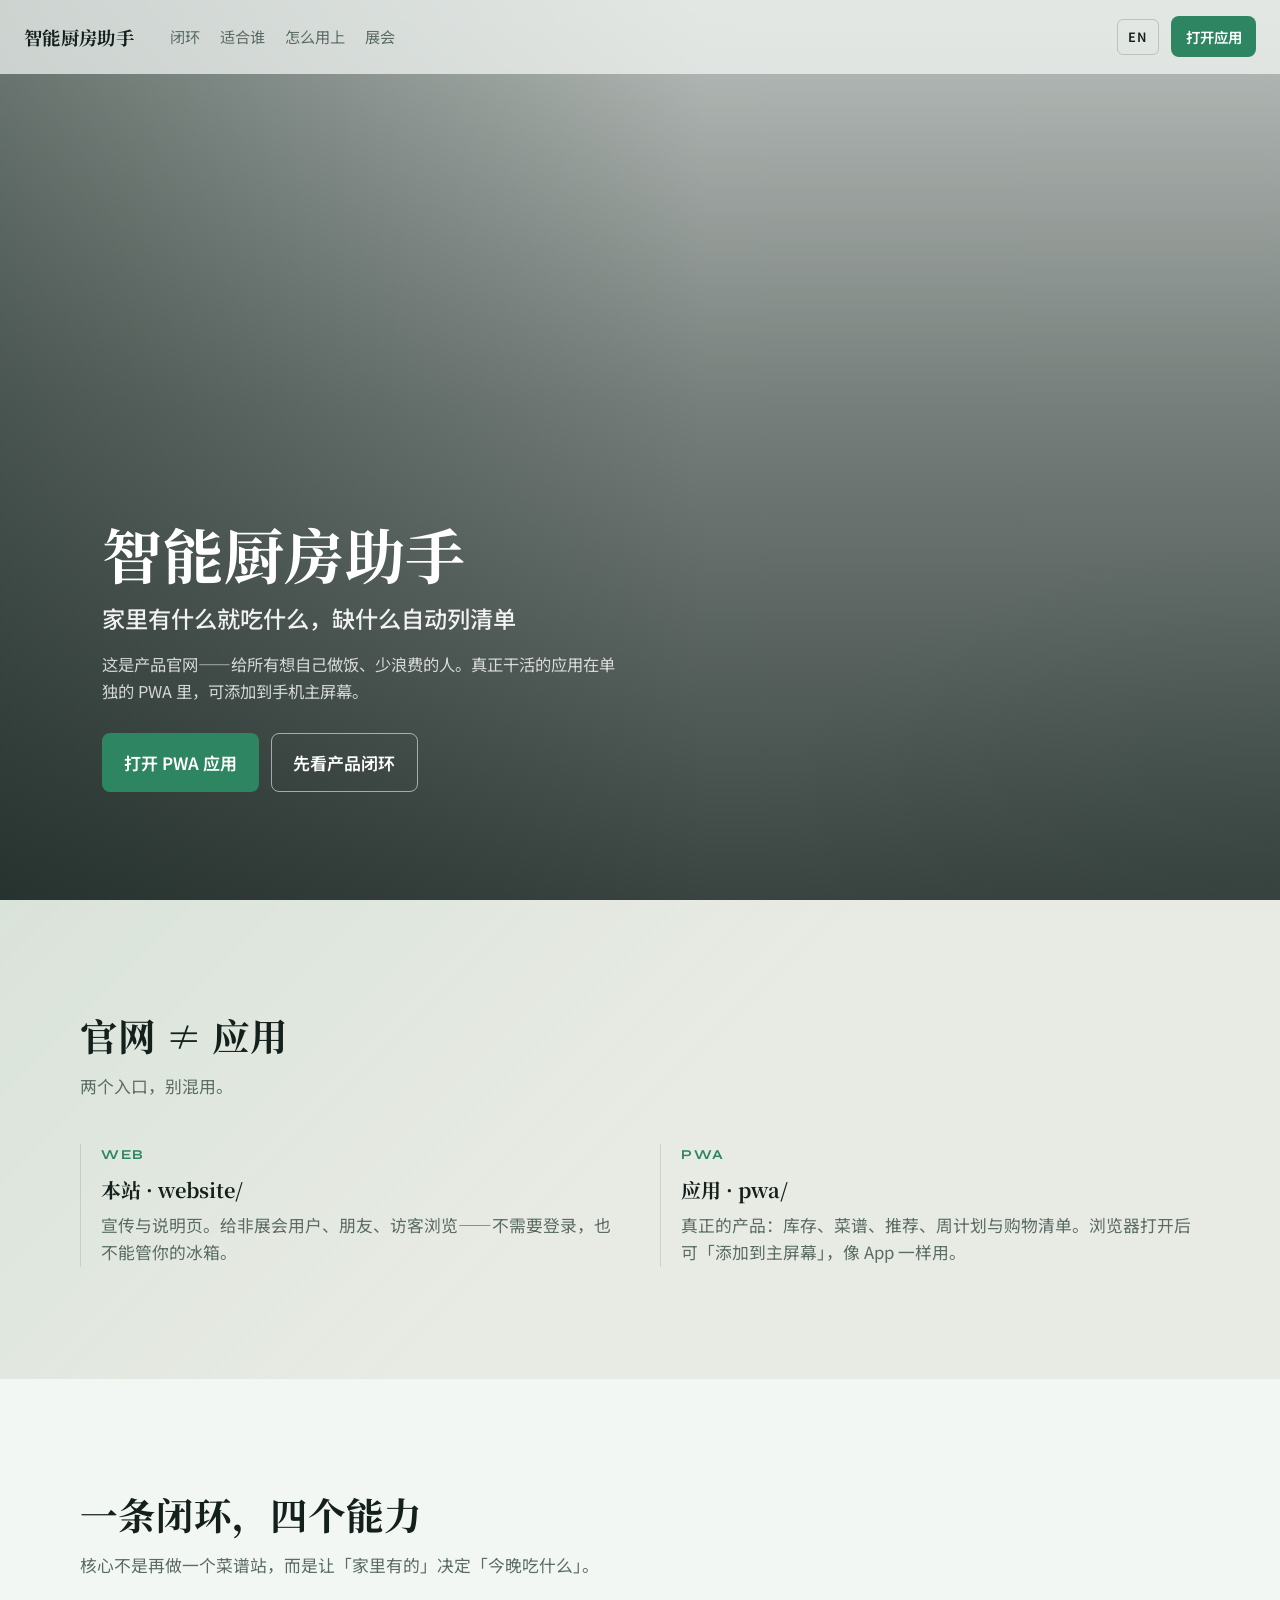
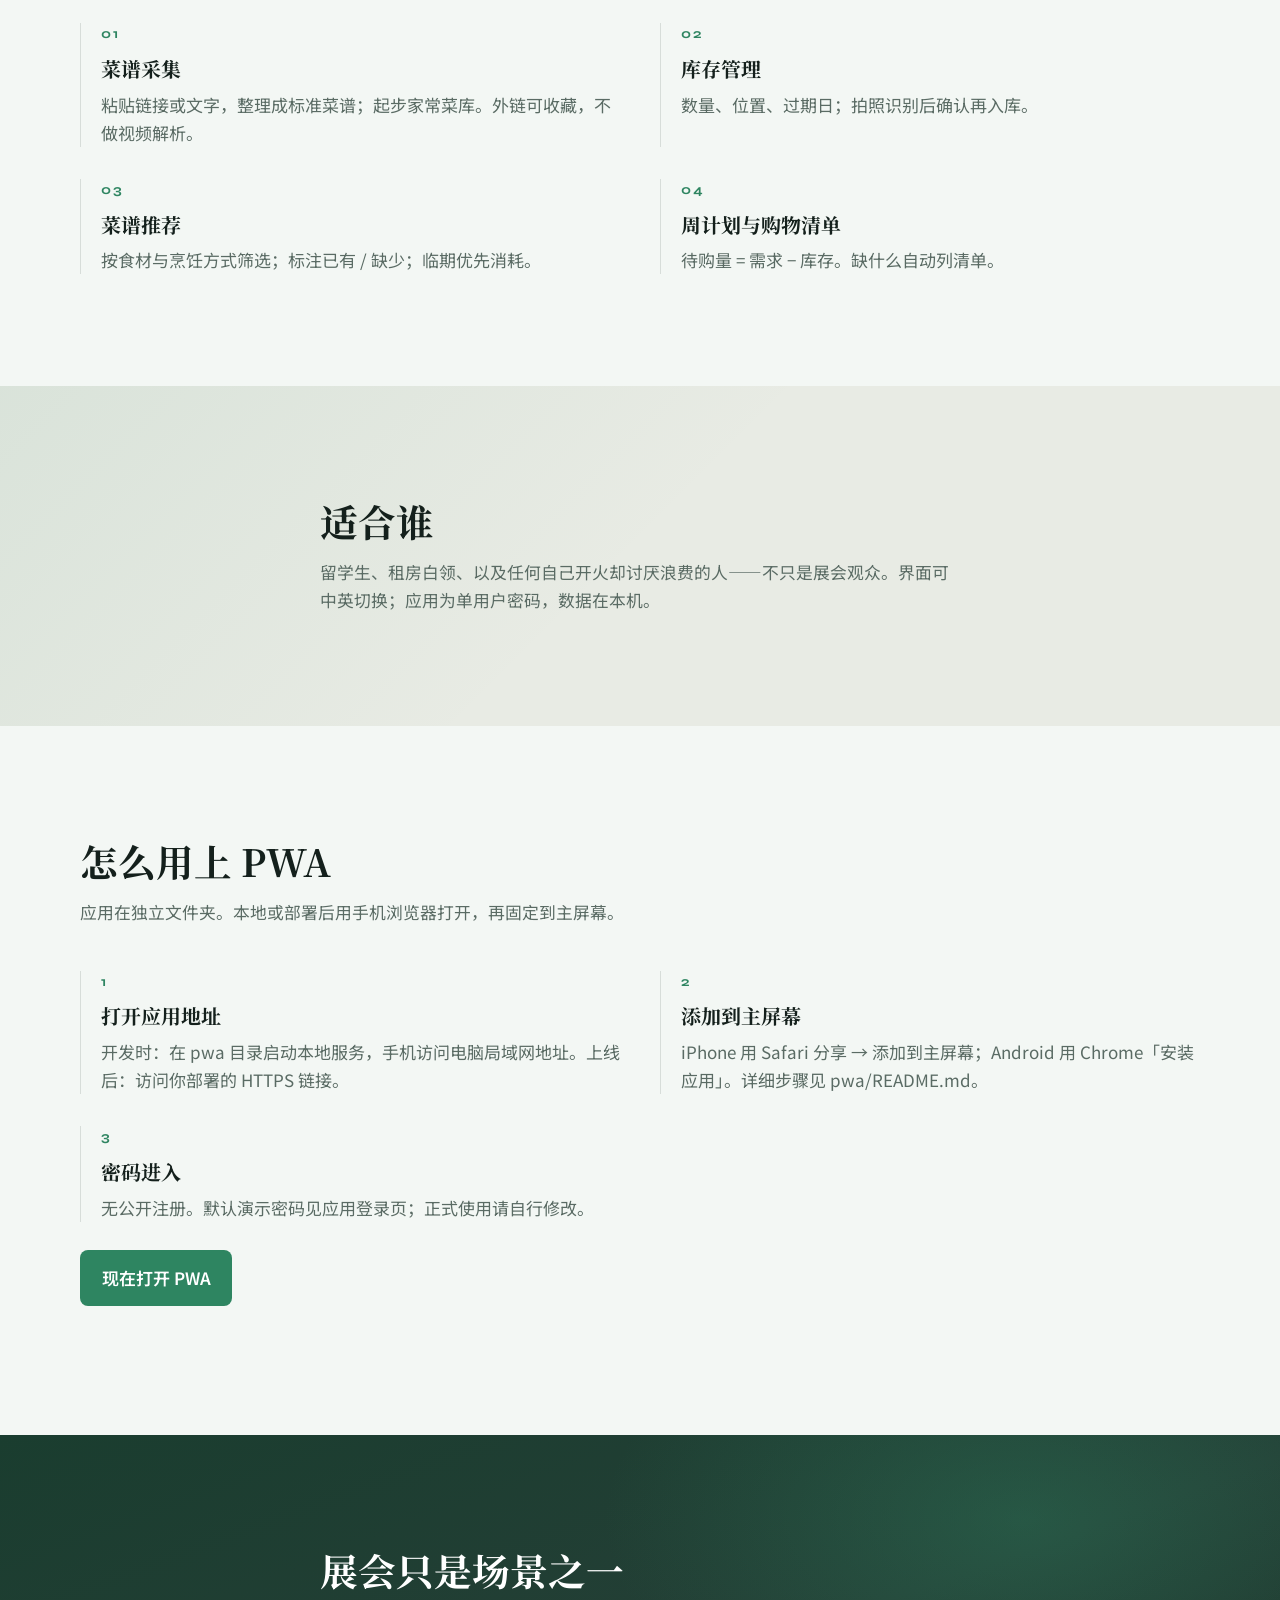
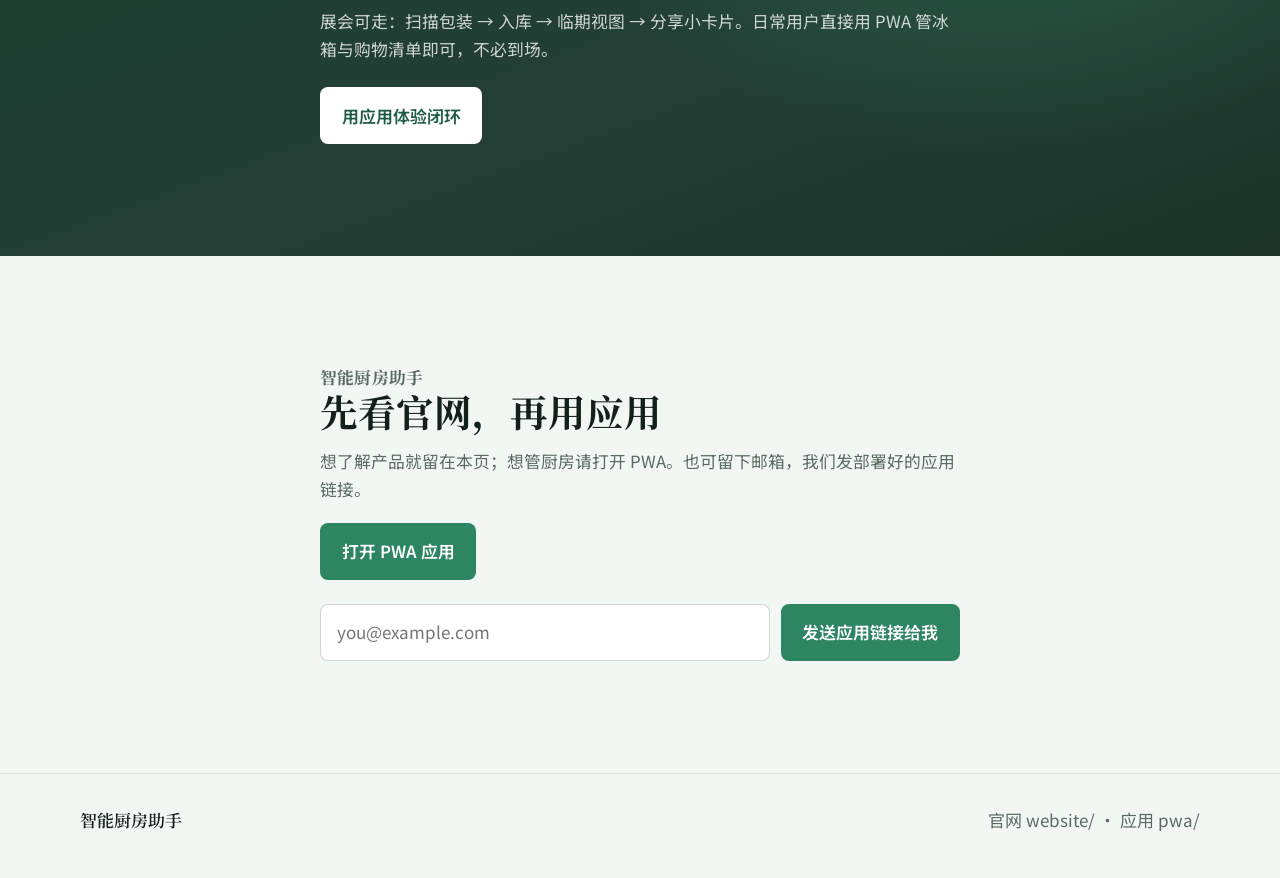
==== index.html @ df23b09a "文件" ====
<!DOCTYPE html>
<html lang="zh-Hans">
<head>
  <meta charset="UTF-8" />
  <meta name="viewport" content="width=device-width, initial-scale=1" />
  <title>智能厨房助手 — 家里有什么就吃什么</title>
  <meta name="description" content="智能厨房助手官网：把菜谱、库存、推荐、采购串成闭环。缺什么自动列清单。适合所有想自己做饭、少浪费的人。" />
  <link rel="preconnect" href="https://fonts.googleapis.com" />
  <link rel="preconnect" href="https://fonts.gstatic.com" crossorigin />
  <link href="https://fonts.googleapis.com/css2?family=Noto+Sans+SC:wght@400;500;600&family=Noto+Serif+SC:wght@600;700&family=Syne:wght@600;700;800&display=swap" rel="stylesheet" />
  <link rel="stylesheet" href="styles.css" />
</head>
<body>
  <a class="skip" href="#main">Skip to content</a>

  <header class="site-header" data-reveal>
    <a class="logo" href="#top" data-i18n="brand">智能厨房助手</a>
    <nav class="nav" aria-label="Primary">
      <a href="#loop" data-i18n="nav_loop">闭环</a>
      <a href="#who" data-i18n="nav_who">适合谁</a>
      <a href="#use" data-i18n="nav_use">怎么用上</a>
      <a href="#demo" data-i18n="nav_demo">展会</a>
    </nav>
    <div class="header-actions">
      <button type="button" class="lang-toggle" id="langToggle" aria-label="Switch language">EN</button>
      <a class="btn btn-small" href="../pwa/" data-i18n="nav_cta">打开应用</a>
    </div>
  </header>

  <main id="main">
    <section class="hero" id="top">
      <div class="hero-media" aria-hidden="true">
        <img
          src="https://images.unsplash.com/photo-1556910103-1c02745aae4d?auto=format&fit=crop&w=2400&q=80"
          alt=""
          width="2400"
          height="1600"
          fetchpriority="high"
        />
        <div class="hero-veil"></div>
      </div>
      <div class="hero-content" data-reveal>
        <p class="brand" data-i18n="brand">智能厨房助手</p>
        <h1 data-i18n="hero_title">家里有什么就吃什么，缺什么自动列清单</h1>
        <p class="lede" data-i18n="hero_lede">这是产品官网——给所有想自己做饭、少浪费的人。真正干活的应用在单独的 PWA 里，可添加到手机主屏幕。</p>
        <div class="hero-cta">
          <a class="btn" href="../pwa/" data-i18n="hero_cta_primary">打开 PWA 应用</a>
          <a class="btn btn-ghost" href="#loop" data-i18n="hero_cta_secondary">先看产品闭环</a>
        </div>
      </div>
    </section>

    <section class="section band" id="split" data-reveal>
      <div class="wrap">
        <header class="section-head">
          <h2 data-i18n="split_title">官网 ≠ 应用</h2>
          <p data-i18n="split_lede">两个入口，别混用。</p>
        </header>
        <ol class="flow">
          <li>
            <span class="flow-num">WEB</span>
            <h3 data-i18n="split_web_t">本站 · website/</h3>
            <p data-i18n="split_web_d">宣传与说明页。给非展会用户、朋友、访客浏览——不需要登录，也不能管你的冰箱。</p>
          </li>
          <li>
            <span class="flow-num">PWA</span>
            <h3 data-i18n="split_pwa_t">应用 · pwa/</h3>
            <p data-i18n="split_pwa_d">真正的产品：库存、菜谱、推荐、周计划与购物清单。浏览器打开后可「添加到主屏幕」，像 App 一样用。</p>
          </li>
        </ol>
      </div>
    </section>

    <section class="section" id="loop">
      <div class="wrap">
        <header class="section-head" data-reveal>
          <h2 data-i18n="loop_title">一条闭环，四个能力</h2>
          <p data-i18n="loop_lede">核心不是再做一个菜谱站，而是让「家里有的」决定「今晚吃什么」。</p>
        </header>
        <ol class="flow" data-reveal>
          <li>
            <span class="flow-num">01</span>
            <h3 data-i18n="loop_1_t">菜谱采集</h3>
            <p data-i18n="loop_1_d">粘贴链接或文字，整理成标准菜谱；起步家常菜库。外链可收藏，不做视频解析。</p>
          </li>
          <li>
            <span class="flow-num">02</span>
            <h3 data-i18n="loop_2_t">库存管理</h3>
            <p data-i18n="loop_2_d">数量、位置、过期日；拍照识别后确认再入库。</p>
          </li>
          <li>
            <span class="flow-num">03</span>
            <h3 data-i18n="loop_3_t">菜谱推荐</h3>
            <p data-i18n="loop_3_d">按食材与烹饪方式筛选；标注已有 / 缺少；临期优先消耗。</p>
          </li>
          <li>
            <span class="flow-num">04</span>
            <h3 data-i18n="loop_4_t">周计划与购物清单</h3>
            <p data-i18n="loop_4_d">待购量 = 需求 − 库存。缺什么自动列清单。</p>
          </li>
        </ol>
      </div>
    </section>

    <section class="section band" id="who" data-reveal>
      <div class="wrap narrow">
        <h2 data-i18n="who_title">适合谁</h2>
        <p data-i18n="who_body">留学生、租房白领、以及任何自己开火却讨厌浪费的人——不只是展会观众。界面可中英切换；应用为单用户密码，数据在本机。</p>
      </div>
    </section>

    <section class="section" id="use" data-reveal>
      <div class="wrap">
        <header class="section-head">
          <h2 data-i18n="use_title">怎么用上 PWA</h2>
          <p data-i18n="use_lede">应用在独立文件夹。本地或部署后用手机浏览器打开，再固定到主屏幕。</p>
        </header>
        <ol class="flow flow--ship">
          <li>
            <span class="flow-num">1</span>
            <h3 data-i18n="use_1_t">打开应用地址</h3>
            <p data-i18n="use_1_d">开发时：在 pwa 目录启动本地服务，手机访问电脑局域网地址。上线后：访问你部署的 HTTPS 链接。</p>
          </li>
          <li>
            <span class="flow-num">2</span>
            <h3 data-i18n="use_2_t">添加到主屏幕</h3>
            <p data-i18n="use_2_d">iPhone 用 Safari 分享 → 添加到主屏幕；Android 用 Chrome「安装应用」。详细步骤见 pwa/README.md。</p>
          </li>
          <li>
            <span class="flow-num">3</span>
            <h3 data-i18n="use_3_t">密码进入</h3>
            <p data-i18n="use_3_d">无公开注册。默认演示密码见应用登录页；正式使用请自行修改。</p>
          </li>
        </ol>
        <p style="margin-top:1.75rem">
          <a class="btn" href="../pwa/" data-i18n="use_cta">现在打开 PWA</a>
        </p>
      </div>
    </section>

    <section class="section band band--deep" id="demo" data-reveal>
      <div class="wrap narrow">
        <h2 data-i18n="demo_title">展会只是场景之一</h2>
        <p data-i18n="demo_body">展会可走：扫描包装 → 入库 → 临期视图 → 分享小卡片。日常用户直接用 PWA 管冰箱与购物清单即可，不必到场。</p>
        <a class="btn btn-on-dark" href="../pwa/" data-i18n="demo_cta">用应用体验闭环</a>
      </div>
    </section>

    <section class="section cta-section" id="cta" data-reveal>
      <div class="wrap narrow">
        <p class="brand brand--cta" data-i18n="brand">智能厨房助手</p>
        <h2 data-i18n="cta_title">先看官网，再用应用</h2>
        <p data-i18n="cta_body">想了解产品就留在本页；想管厨房请打开 PWA。也可留下邮箱，我们发部署好的应用链接。</p>
        <p style="margin:1.25rem 0">
          <a class="btn" href="../pwa/" data-i18n="cta_open">打开 PWA 应用</a>
        </p>
        <form class="waitlist" id="waitlist" action="#" method="post">
          <label class="sr-only" for="email" data-i18n="cta_email_label">邮箱</label>
          <input id="email" name="email" type="email" required autocomplete="email" data-i18n-placeholder="cta_email_ph" placeholder="you@example.com" />
          <button class="btn" type="submit" data-i18n="cta_submit">发送应用链接给我</button>
        </form>
        <p class="form-note" id="formNote" hidden data-i18n="cta_thanks">已记下，我们会把应用地址发到你的邮箱。</p>
      </div>
    </section>
  </main>

  <footer class="site-footer">
    <div class="wrap footer-row">
      <span data-i18n="brand">智能厨房助手</span>
      <span class="muted" data-i18n="footer_tag">官网 website/ · 应用 pwa/</span>
    </div>
  </footer>

  <script src="main.js"></script>
</body>
</html>
---- styles.css ----
:root {
  --ink: #14201c;
  --muted: #5a6b64;
  --paper: #f3f7f4;
  --leaf: #2e8561;
  --leaf-deep: #1f5c43;
  --mist: #d7e8df;
  --sand: #e8ebe4;
  --white: #ffffff;
  --font-brand: "Noto Serif SC", "Syne", Georgia, serif;
  --font-en: "Syne", system-ui, sans-serif;
  --font-body: "Noto Sans SC", "Syne", system-ui, sans-serif;
  --ease: cubic-bezier(0.22, 1, 0.36, 1);
  --max: 1120px;
}

*,
*::before,
*::after {
  box-sizing: border-box;
}

html {
  scroll-behavior: smooth;
}

body {
  margin: 0;
  color: var(--ink);
  font-family: var(--font-body);
  font-size: 1.0625rem;
  line-height: 1.65;
  background:
    radial-gradient(1200px 600px at 10% -10%, var(--mist), transparent 60%),
    radial-gradient(900px 500px at 100% 20%, rgba(46, 133, 97, 0.12), transparent 55%),
    var(--paper);
}

img {
  max-width: 100%;
  display: block;
}

a {
  color: inherit;
  text-decoration-thickness: 1px;
  text-underline-offset: 0.2em;
}

.skip {
  position: absolute;
  left: -999px;
  top: 0;
  background: var(--white);
  padding: 0.5rem 1rem;
  z-index: 100;
}

.skip:focus {
  left: 1rem;
  top: 1rem;
}

.sr-only {
  position: absolute;
  width: 1px;
  height: 1px;
  padding: 0;
  margin: -1px;
  overflow: hidden;
  clip: rect(0, 0, 0, 0);
  border: 0;
}

.wrap {
  width: min(100% - 2.5rem, var(--max));
  margin-inline: auto;
}

.wrap.narrow {
  width: min(100% - 2.5rem, 40rem);
}

/* Header */
.site-header {
  position: fixed;
  inset: 0 0 auto;
  z-index: 40;
  display: flex;
  align-items: center;
  gap: 1.25rem;
  padding: 1rem 1.5rem;
  background: rgba(243, 247, 244, 0.72);
  backdrop-filter: blur(14px);
  border-bottom: 1px solid transparent;
  transition: border-color 0.3s var(--ease), background 0.3s var(--ease);
}

.site-header.is-scrolled {
  border-bottom-color: rgba(20, 32, 28, 0.08);
  background: rgba(243, 247, 244, 0.92);
}

.logo {
  font-family: var(--font-brand);
  font-weight: 700;
  font-size: 1.15rem;
  text-decoration: none;
  letter-spacing: 0.02em;
}

.nav {
  display: none;
  gap: 1.25rem;
  margin-left: 1rem;
}

.nav a {
  text-decoration: none;
  color: var(--muted);
  font-size: 0.95rem;
}

.nav a:hover {
  color: var(--ink);
}

.header-actions {
  margin-left: auto;
  display: flex;
  align-items: center;
  gap: 0.75rem;
}

.lang-toggle {
  border: 1px solid rgba(20, 32, 28, 0.18);
  background: transparent;
  color: var(--ink);
  font: inherit;
  font-size: 0.8rem;
  font-weight: 600;
  letter-spacing: 0.06em;
  padding: 0.4rem 0.65rem;
  border-radius: 6px;
  cursor: pointer;
}

.lang-toggle:hover {
  border-color: var(--leaf);
  color: var(--leaf-deep);
}

/* Buttons */
.btn {
  display: inline-flex;
  align-items: center;
  justify-content: center;
  gap: 0.4rem;
  padding: 0.9rem 1.35rem;
  border-radius: 8px;
  border: none;
  background: var(--leaf);
  color: var(--white);
  font: inherit;
  font-weight: 600;
  text-decoration: none;
  cursor: pointer;
  transition: transform 0.35s var(--ease), background 0.25s ease;
}

.btn:hover {
  background: var(--leaf-deep);
  transform: translateY(-2px);
}

.btn-small {
  padding: 0.55rem 0.9rem;
  font-size: 0.9rem;
}

.btn-ghost {
  background: transparent;
  color: var(--white);
  border: 1px solid rgba(255, 255, 255, 0.55);
}

.btn-ghost:hover {
  background: rgba(255, 255, 255, 0.12);
  transform: translateY(-2px);
}

.btn-on-dark {
  background: var(--white);
  color: var(--leaf-deep);
}

.btn-on-dark:hover {
  background: var(--mist);
}

/* Hero */
.hero {
  position: relative;
  min-height: 100svh;
  display: grid;
  align-items: end;
  color: var(--white);
  overflow: hidden;
}

.hero-media {
  position: absolute;
  inset: 0;
}

.hero-media img {
  width: 100%;
  height: 100%;
  object-fit: cover;
  transform: scale(1.06);
  animation: hero-drift 22s var(--ease) infinite alternate;
}

.hero-veil {
  position: absolute;
  inset: 0;
  background:
    linear-gradient(180deg, rgba(16, 28, 24, 0.25) 0%, rgba(16, 28, 24, 0.55) 45%, rgba(16, 28, 24, 0.82) 100%),
    linear-gradient(90deg, rgba(20, 40, 32, 0.45), transparent 55%);
}

.hero-content {
  position: relative;
  z-index: 1;
  width: min(100% - 2.5rem, 40rem);
  margin: 0 auto 12vh 8vw;
  padding-bottom: env(safe-area-inset-bottom, 0);
}

.brand {
  font-family: var(--font-brand);
  font-size: clamp(2.4rem, 6vw, 3.75rem);
  font-weight: 700;
  line-height: 1.15;
  margin: 0 0 0.85rem;
  letter-spacing: 0.01em;
}

.hero h1 {
  font-family: var(--font-body);
  font-size: clamp(1.15rem, 2.4vw, 1.45rem);
  font-weight: 500;
  line-height: 1.45;
  margin: 0 0 1rem;
  max-width: 22em;
  color: rgba(255, 255, 255, 0.92);
}

.lede {
  margin: 0 0 1.75rem;
  max-width: 32em;
  color: rgba(255, 255, 255, 0.78);
  font-size: 1.02rem;
}

.hero-cta {
  display: flex;
  flex-wrap: wrap;
  gap: 0.75rem;
}

@keyframes hero-drift {
  from { transform: scale(1.06) translate3d(0, 0, 0); }
  to { transform: scale(1.12) translate3d(-1.5%, -1%, 0); }
}

/* Sections */
.section {
  padding: clamp(4.5rem, 10vw, 7rem) 0;
}

.section-head {
  max-width: 36rem;
  margin-bottom: 2.75rem;
}

.section-head h2,
.band h2,
.feature h2,
.cta-section h2,
#audience h2,
#problem h2 {
  font-family: var(--font-brand);
  font-size: clamp(1.75rem, 3.5vw, 2.35rem);
  line-height: 1.25;
  margin: 0 0 0.85rem;
  font-weight: 700;
}

.section-head p,
.band p,
.feature p,
.cta-section p,
#audience p,
#problem p {
  margin: 0;
  color: var(--muted);
  font-size: 1.05rem;
}

.band {
  background:
    linear-gradient(135deg, rgba(46, 133, 97, 0.08), transparent 50%),
    linear-gradient(var(--sand), var(--sand));
}

.band--deep {
  background:
    radial-gradient(700px 400px at 80% 20%, rgba(46, 133, 97, 0.35), transparent 60%),
    linear-gradient(160deg, #1a3d2f, #243f36 55%, #1c3229);
  color: var(--white);
}

.band--deep p {
  color: rgba(255, 255, 255, 0.78);
  margin-bottom: 1.5rem;
}

.band--deep h2 {
  color: var(--white);
}

/* Flow */
.flow {
  list-style: none;
  margin: 0;
  padding: 0;
  display: grid;
  gap: 1.5rem;
}

.flow li {
  padding: 0;
  border-top: 1px solid rgba(20, 32, 28, 0.12);
  padding-top: 1.25rem;
}

.flow-num {
  display: block;
  font-family: var(--font-en);
  font-weight: 700;
  font-size: 0.85rem;
  letter-spacing: 0.12em;
  color: var(--leaf);
  margin-bottom: 0.4rem;
}

.flow h3 {
  margin: 0 0 0.35rem;
  font-size: 1.25rem;
  font-family: var(--font-brand);
}

.flow p {
  margin: 0;
  color: var(--muted);
}

.flow--ship {
  margin-top: 0;
}

.flow--ship .flow-num {
  letter-spacing: 0.08em;
}

/* Features */
.feature {
  display: grid;
  gap: 2rem;
  align-items: center;
  margin-bottom: clamp(3rem, 8vw, 5rem);
}

.feature:last-child {
  margin-bottom: 0;
}

.feature-visual {
  min-height: 280px;
  border-radius: 4px;
  background-size: cover;
  background-position: center;
  position: relative;
  overflow: hidden;
}

.feature-visual::after {
  content: "";
  position: absolute;
  inset: 0;
  background: linear-gradient(180deg, transparent 40%, rgba(20, 32, 28, 0.25));
}

.feature-visual--fridge {
  background-image:
    linear-gradient(135deg, rgba(46, 133, 97, 0.25), rgba(20, 32, 28, 0.15)),
    url("https://images.unsplash.com/photo-1606914469633-bd39206ea739?auto=format&fit=crop&w=1400&q=80");
}

.feature-visual--achieve {
  background-image:
    linear-gradient(135deg, rgba(36, 63, 54, 0.35), rgba(46, 133, 97, 0.2)),
    url("https://images.unsplash.com/photo-1466637574441-749b8f19452f?auto=format&fit=crop&w=1400&q=80");
}

/* CTA */
.cta-section {
  text-align: left;
}

.brand--cta {
  font-size: clamp(1.8rem, 4vw, 2.4rem);
  color: var(--leaf-deep);
}

.waitlist {
  display: flex;
  flex-wrap: wrap;
  gap: 0.65rem;
  margin-top: 1.5rem;
}

.waitlist input {
  flex: 1 1 14rem;
  min-height: 3rem;
  padding: 0.75rem 1rem;
  border: 1px solid rgba(20, 32, 28, 0.18);
  border-radius: 8px;
  font: inherit;
  background: var(--white);
  color: var(--ink);
}

.waitlist input:focus {
  outline: 2px solid var(--leaf);
  outline-offset: 1px;
}

.form-note {
  margin-top: 1rem !important;
  color: var(--leaf-deep) !important;
  font-weight: 500;
}

/* Footer */
.site-footer {
  padding: 2rem 0 2.75rem;
  border-top: 1px solid rgba(20, 32, 28, 0.08);
}

.footer-row {
  display: flex;
  flex-wrap: wrap;
  gap: 0.75rem 1.5rem;
  justify-content: space-between;
  font-family: var(--font-brand);
  font-weight: 600;
}

.muted {
  color: var(--muted);
  font-family: var(--font-body);
  font-weight: 400;
}

/* Reveal motion */
[data-reveal] {
  opacity: 0;
  transform: translateY(18px);
  transition: opacity 0.8s var(--ease), transform 0.8s var(--ease);
}

[data-reveal].is-in {
  opacity: 1;
  transform: none;
}

.hero-content[data-reveal] {
  transition-delay: 0.12s;
}

/* English mode: Syne leads brand */
html[lang="en"] .brand,
html[lang="en"] .logo,
html[lang="en"] .section-head h2,
html[lang="en"] .band h2,
html[lang="en"] .feature h2,
html[lang="en"] .cta-section h2,
html[lang="en"] #audience h2,
html[lang="en"] #problem h2,
html[lang="en"] .flow h3 {
  font-family: var(--font-en);
}

@media (min-width: 720px) {
  .nav {
    display: flex;
  }

  .flow {
    grid-template-columns: repeat(2, 1fr);
    gap: 2rem 2.5rem;
  }

  .flow li {
    border-top: none;
    padding-top: 0;
    border-left: 1px solid rgba(20, 32, 28, 0.12);
    padding-left: 1.25rem;
  }
}

@media (min-width: 900px) {
  .feature {
    grid-template-columns: 1fr 1.05fr;
    gap: 3.5rem;
  }

  .feature--reverse .feature-copy {
    order: 2;
  }

  .feature--reverse .feature-visual {
    order: 1;
  }

  .feature-visual {
    min-height: 380px;
  }

  .hero-content {
    margin-left: max(8vw, calc((100vw - var(--max)) / 2));
  }
}

@media (prefers-reduced-motion: reduce) {
  html { scroll-behavior: auto; }
  .hero-media img { animation: none; }
  [data-reveal] {
    opacity: 1;
    transform: none;
    transition: none;
  }
  .btn:hover { transform: none; }
}
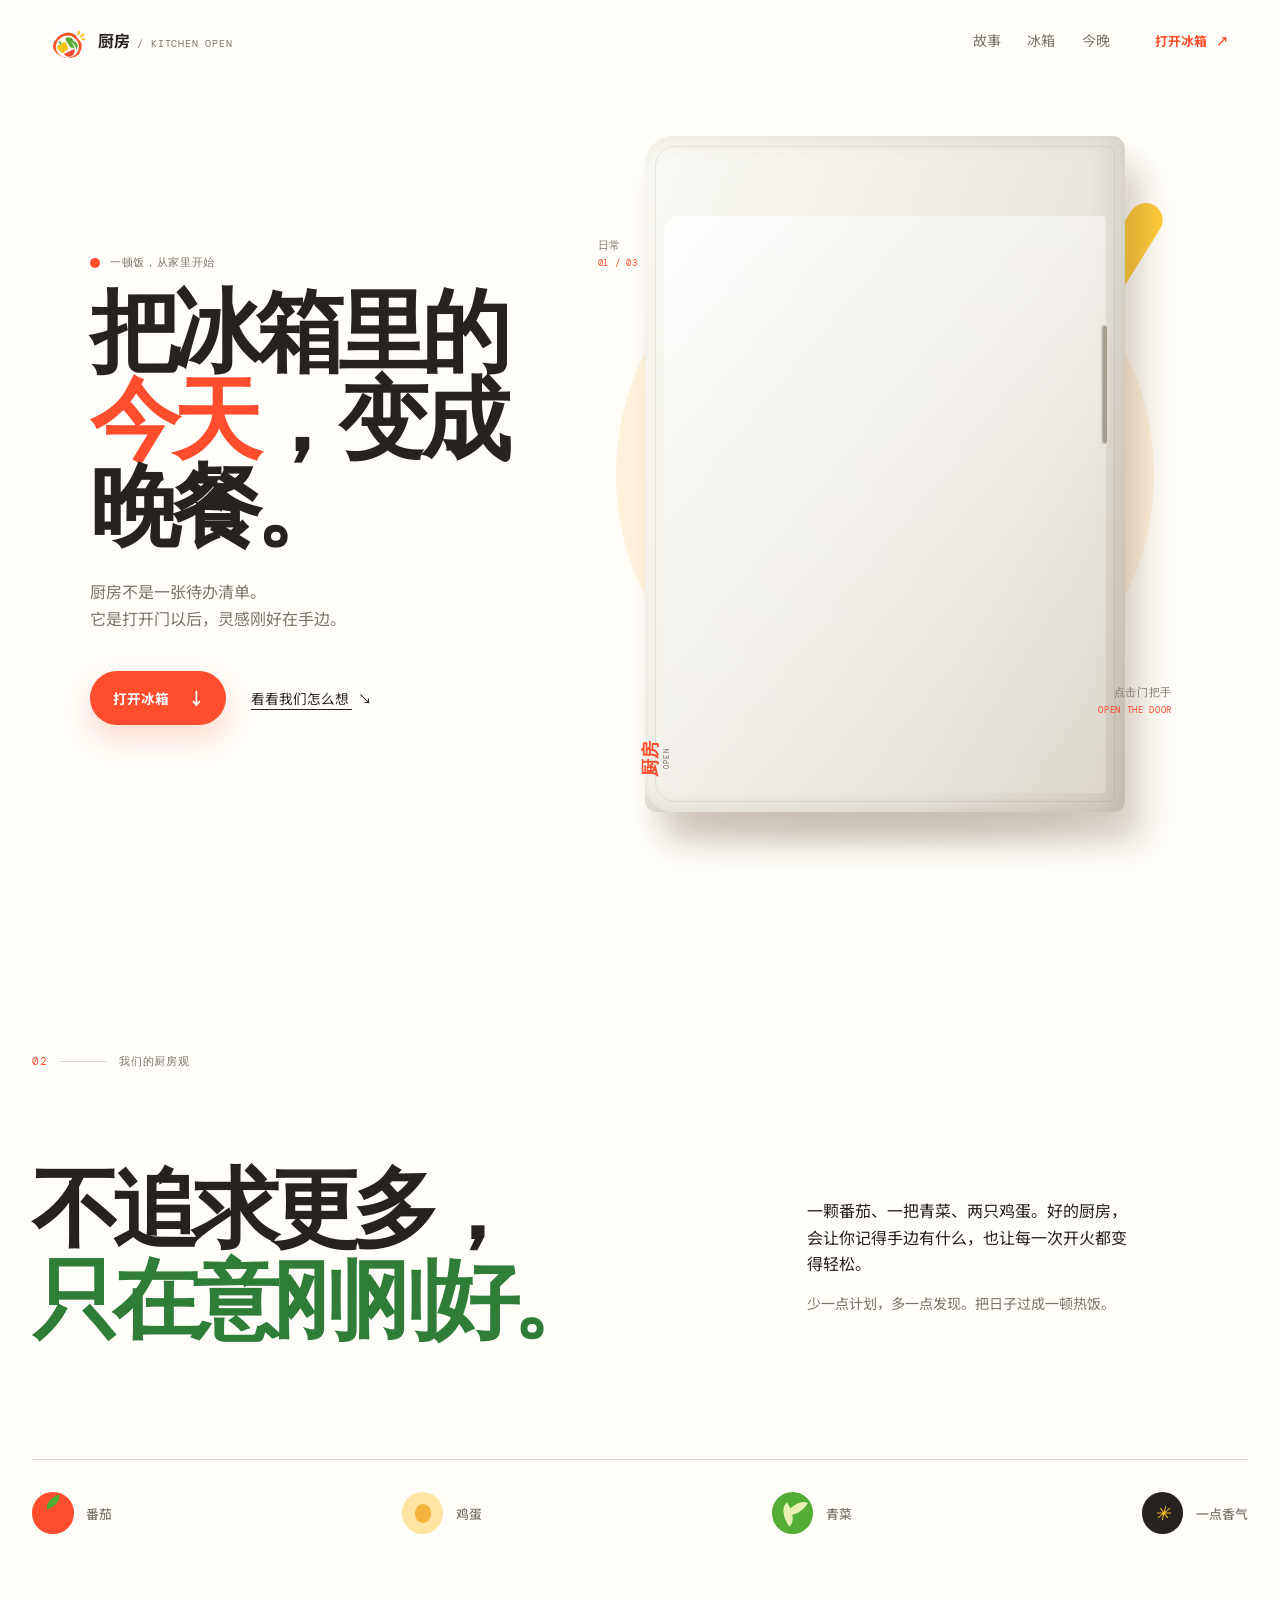
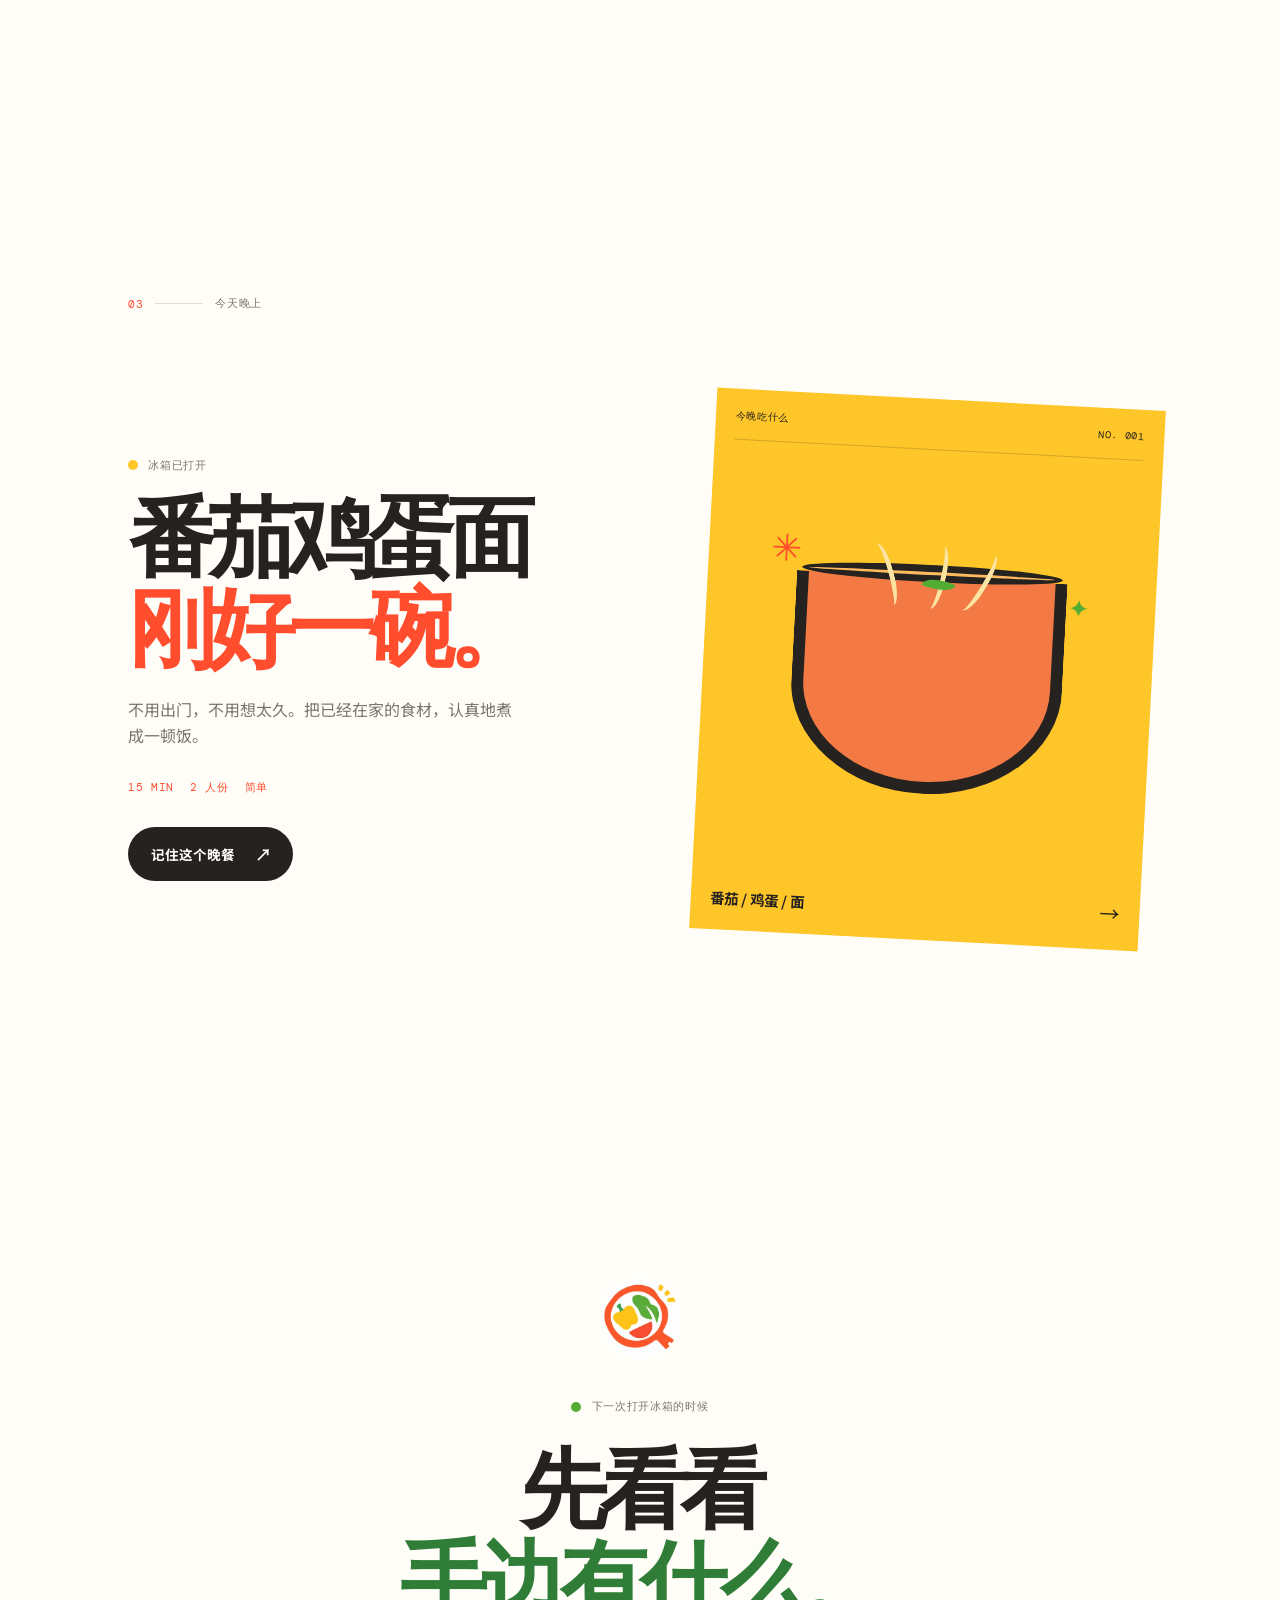
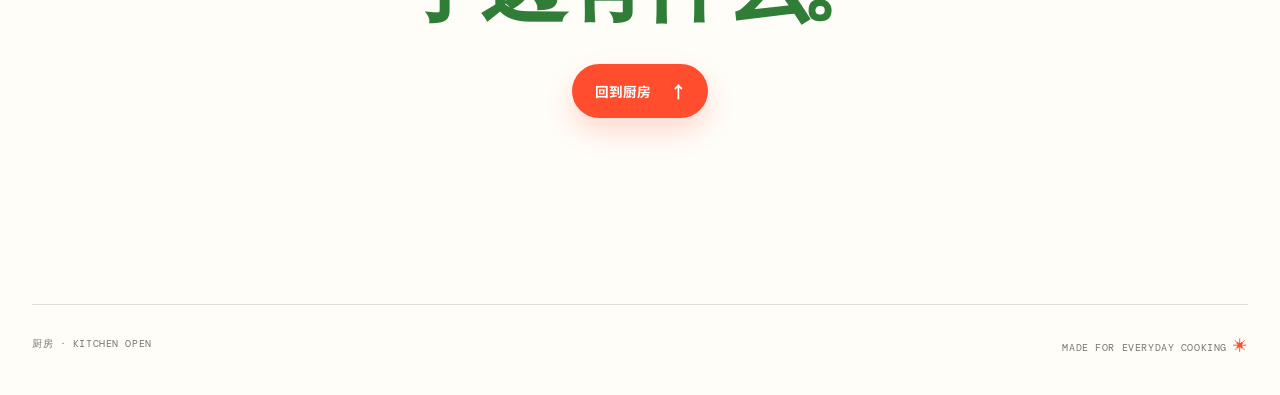
==== commit 011a0bef: "新网站" ====
--- a/index.html
+++ b/index.html
@@ -1,176 +1,128 @@
-<!DOCTYPE html>
-<html lang="zh-Hans">
-<head>
-  <meta charset="UTF-8" />
-  <meta name="viewport" content="width=device-width, initial-scale=1" />
-  <title>智能厨房助手 — 家里有什么就吃什么</title>
-  <meta name="description" content="智能厨房助手官网：把菜谱、库存、推荐、采购串成闭环。缺什么自动列清单。适合所有想自己做饭、少浪费的人。" />
-  <link rel="preconnect" href="https://fonts.googleapis.com" />
-  <link rel="preconnect" href="https://fonts.gstatic.com" crossorigin />
-  <link href="https://fonts.googleapis.com/css2?family=Noto+Sans+SC:wght@400;500;600&family=Noto+Serif+SC:wght@600;700&family=Syne:wght@600;700;800&display=swap" rel="stylesheet" />
-  <link rel="stylesheet" href="styles.css" />
-</head>
-<body>
-  <a class="skip" href="#main">Skip to content</a>
+<!doctype html>
+<html lang="zh-CN">
+  <head>
+    <meta charset="utf-8" />
+    <meta name="viewport" content="width=device-width, initial-scale=1" />
+    <meta name="theme-color" content="#fffdf8" />
+    <meta name="description" content="厨房 · Kitchen Open —— 从冰箱里已有的食材开始，做一顿刚刚好的饭。" />
+    <title>厨房 · Kitchen Open</title>
+    <link rel="preconnect" href="https://fonts.googleapis.com" />
+    <link rel="preconnect" href="https://fonts.gstatic.com" crossorigin />
+    <link href="https://fonts.googleapis.com/css2?family=DM+Mono:wght@400;500&family=Noto+Sans+SC:wght@400;500;600;700&family=Syne:wght@600;700;800&display=swap" rel="stylesheet" />
+    <link rel="stylesheet" href="styles.css" />
+  </head>
+  <body>
+    <a class="skip-link" href="#start">跳到主要内容</a>
 
-  <header class="site-header" data-reveal>
-    <a class="logo" href="#top" data-i18n="brand">智能厨房助手</a>
-    <nav class="nav" aria-label="Primary">
-      <a href="#loop" data-i18n="nav_loop">闭环</a>
-      <a href="#who" data-i18n="nav_who">适合谁</a>
-      <a href="#use" data-i18n="nav_use">怎么用上</a>
-      <a href="#demo" data-i18n="nav_demo">展会</a>
-    </nav>
-    <div class="header-actions">
-      <button type="button" class="lang-toggle" id="langToggle" aria-label="Switch language">EN</button>
-      <a class="btn btn-small" href="../pwa/" data-i18n="nav_cta">打开应用</a>
-    </div>
-  </header>
+    <header class="site-header" data-header>
+      <a class="wordmark" href="#start" aria-label="厨房 Kitchen Open 首页">
+        <span class="wordmark-mark"><img src="logo.jpg" alt="" /></span>
+        <span>厨房 <em>/ KITCHEN OPEN</em></span>
+      </a>
+      <nav aria-label="页面导航">
+        <a href="#story">故事</a>
+        <a href="#fridge">冰箱</a>
+        <a href="#tonight">今晚</a>
+      </nav>
+      <button class="header-trigger" type="button" data-open-fridge>打开冰箱 <span>↗</span></button>
+    </header>
 
-  <main id="main">
-    <section class="hero" id="top">
-      <div class="hero-media" aria-hidden="true">
-        <img
-          src="https://images.unsplash.com/photo-1556910103-1c02745aae4d?auto=format&fit=crop&w=2400&q=80"
-          alt=""
-          width="2400"
-          height="1600"
-          fetchpriority="high"
-        />
-        <div class="hero-veil"></div>
-      </div>
-      <div class="hero-content" data-reveal>
-        <p class="brand" data-i18n="brand">智能厨房助手</p>
-        <h1 data-i18n="hero_title">家里有什么就吃什么，缺什么自动列清单</h1>
-        <p class="lede" data-i18n="hero_lede">这是产品官网——给所有想自己做饭、少浪费的人。真正干活的应用在单独的 PWA 里，可添加到手机主屏幕。</p>
-        <div class="hero-cta">
-          <a class="btn" href="../pwa/" data-i18n="hero_cta_primary">打开 PWA 应用</a>
-          <a class="btn btn-ghost" href="#loop" data-i18n="hero_cta_secondary">先看产品闭环</a>
+    <main id="start">
+      <section class="hero" aria-labelledby="hero-title">
+        <div class="hero-copy" data-reveal>
+          <p class="eyebrow"><span class="dot dot-orange"></span> 一顿饭，从家里开始</p>
+          <h1 id="hero-title">把冰箱里的<br /><span>今天</span>，变成晚餐。</h1>
+          <p class="hero-intro">厨房不是一张待办清单。<br />它是打开门以后，灵感刚好在手边。</p>
+          <div class="hero-actions">
+            <button class="button button-primary" type="button" data-open-fridge>打开冰箱 <span>↓</span></button>
+            <a class="text-link" href="#story">看看我们怎么想 <span>↘</span></a>
+          </div>
         </div>
-      </div>
-    </section>
 
-    <section class="section band" id="split" data-reveal>
-      <div class="wrap">
-        <header class="section-head">
-          <h2 data-i18n="split_title">官网 ≠ 应用</h2>
-          <p data-i18n="split_lede">两个入口，别混用。</p>
-        </header>
-        <ol class="flow">
-          <li>
-            <span class="flow-num">WEB</span>
-            <h3 data-i18n="split_web_t">本站 · website/</h3>
-            <p data-i18n="split_web_d">宣传与说明页。给非展会用户、朋友、访客浏览——不需要登录，也不能管你的冰箱。</p>
-          </li>
-          <li>
-            <span class="flow-num">PWA</span>
-            <h3 data-i18n="split_pwa_t">应用 · pwa/</h3>
-            <p data-i18n="split_pwa_d">真正的产品：库存、菜谱、推荐、周计划与购物清单。浏览器打开后可「添加到主屏幕」，像 App 一样用。</p>
-          </li>
-        </ol>
-      </div>
-    </section>
+        <div class="hero-stage" aria-label="一台可打开的厨房冰箱">
+          <div class="sun-ray sun-ray-one"></div>
+          <div class="sun-ray sun-ray-two"></div>
+          <div class="stage-note note-top">日常<br /><span>01 / 03</span></div>
+          <div class="fridge-wrap" id="fridge">
+            <div class="fridge-shadow"></div>
+            <div class="fridge">
+              <div class="fridge-body">
+                <div class="fridge-topline"></div>
+                <div class="fridge-light"></div>
+                <div class="shelf shelf-one"></div>
+                <div class="shelf shelf-two"></div>
+                <div class="shelf shelf-three"></div>
+                <div class="jar jar-red"><span>番茄</span></div>
+                <div class="jar jar-yellow"><span>蛋</span></div>
+                <div class="jar jar-green"><span>菜</span></div>
+                <div class="bottle bottle-blue"></div>
+                <div class="bottle bottle-orange"></div>
+                <div class="fridge-drawer"><span>FRESH</span></div>
+                <div class="fridge-label">KITCHEN<br /><small>OPEN / 24</small></div>
+              </div>
+              <button class="fridge-door" type="button" data-fridge-toggle aria-expanded="false" aria-label="打开冰箱门">
+                <span class="door-inner"></span>
+                <span class="door-handle"></span>
+                <span class="door-logo">厨房<small>OPEN</small></span>
+              </button>
+            </div>
+          </div>
+          <div class="stage-note note-bottom">点击门把手<br /><span>OPEN THE DOOR</span></div>
+        </div>
+      </section>
 
-    <section class="section" id="loop">
-      <div class="wrap">
-        <header class="section-head" data-reveal>
-          <h2 data-i18n="loop_title">一条闭环，四个能力</h2>
-          <p data-i18n="loop_lede">核心不是再做一个菜谱站，而是让「家里有的」决定「今晚吃什么」。</p>
-        </header>
-        <ol class="flow" data-reveal>
-          <li>
-            <span class="flow-num">01</span>
-            <h3 data-i18n="loop_1_t">菜谱采集</h3>
-            <p data-i18n="loop_1_d">粘贴链接或文字，整理成标准菜谱；起步家常菜库。外链可收藏，不做视频解析。</p>
-          </li>
-          <li>
-            <span class="flow-num">02</span>
-            <h3 data-i18n="loop_2_t">库存管理</h3>
-            <p data-i18n="loop_2_d">数量、位置、过期日；拍照识别后确认再入库。</p>
-          </li>
-          <li>
-            <span class="flow-num">03</span>
-            <h3 data-i18n="loop_3_t">菜谱推荐</h3>
-            <p data-i18n="loop_3_d">按食材与烹饪方式筛选；标注已有 / 缺少；临期优先消耗。</p>
-          </li>
-          <li>
-            <span class="flow-num">04</span>
-            <h3 data-i18n="loop_4_t">周计划与购物清单</h3>
-            <p data-i18n="loop_4_d">待购量 = 需求 − 库存。缺什么自动列清单。</p>
-          </li>
-        </ol>
-      </div>
-    </section>
+      <section class="manifesto section" id="story" data-reveal>
+        <div class="section-kicker"><span>02</span><span class="line"></span><span>我们的厨房观</span></div>
+        <div class="manifesto-grid">
+          <h2>不追求更多，<br /><em>只在意刚刚好。</em></h2>
+          <div class="manifesto-body">
+            <p>一颗番茄、一把青菜、两只鸡蛋。好的厨房，会让你记得手边有什么，也让每一次开火都变得轻松。</p>
+            <p class="muted">少一点计划，多一点发现。把日子过成一顿热饭。</p>
+          </div>
+        </div>
+        <div class="ingredient-strip" aria-label="厨房食材插画">
+          <span class="ingredient tomato"><i></i><b>番茄</b></span>
+          <span class="ingredient egg"><i></i><b>鸡蛋</b></span>
+          <span class="ingredient leaf"><i></i><b>青菜</b></span>
+          <span class="ingredient pepper"><i></i><b>一点香气</b></span>
+        </div>
+      </section>
 
-    <section class="section band" id="who" data-reveal>
-      <div class="wrap narrow">
-        <h2 data-i18n="who_title">适合谁</h2>
-        <p data-i18n="who_body">留学生、租房白领、以及任何自己开火却讨厌浪费的人——不只是展会观众。界面可中英切换；应用为单用户密码，数据在本机。</p>
-      </div>
-    </section>
+      <section class="tonight section" id="tonight" data-reveal>
+        <div class="section-kicker"><span>03</span><span class="line"></span><span>今天晚上</span></div>
+        <div class="tonight-layout">
+          <div class="tonight-copy">
+            <p class="eyebrow"><span class="dot dot-yellow"></span> 冰箱已打开</p>
+            <h2>番茄鸡蛋面<br /><span>刚好一碗。</span></h2>
+            <p>不用出门，不用想太久。把已经在家的食材，认真地煮成一顿饭。</p>
+            <div class="recipe-meta"><span>15 min</span><span>2 人份</span><span>简单</span></div>
+            <button class="button button-dark" type="button" data-toast>记住这个晚餐 <span>↗</span></button>
+          </div>
+          <div class="recipe-card" aria-label="番茄鸡蛋面食材卡片">
+            <div class="card-top"><span>今晚吃什么</span><span>NO. 001</span></div>
+            <div class="recipe-drawing">
+              <div class="bowl"><div class="soup"></div><span class="noodle noodle-a"></span><span class="noodle noodle-b"></span><span class="noodle noodle-c"></span><span class="green-garnish"></span></div>
+              <span class="spark spark-a">✳</span><span class="spark spark-b">✦</span>
+            </div>
+            <div class="card-bottom"><strong>番茄 / 鸡蛋 / 面</strong><span>→</span></div>
+          </div>
+        </div>
+      </section>
 
-    <section class="section" id="use" data-reveal>
-      <div class="wrap">
-        <header class="section-head">
-          <h2 data-i18n="use_title">怎么用上 PWA</h2>
-          <p data-i18n="use_lede">应用在独立文件夹。本地或部署后用手机浏览器打开，再固定到主屏幕。</p>
-        </header>
-        <ol class="flow flow--ship">
-          <li>
-            <span class="flow-num">1</span>
-            <h3 data-i18n="use_1_t">打开应用地址</h3>
-            <p data-i18n="use_1_d">开发时：在 pwa 目录启动本地服务，手机访问电脑局域网地址。上线后：访问你部署的 HTTPS 链接。</p>
-          </li>
-          <li>
-            <span class="flow-num">2</span>
-            <h3 data-i18n="use_2_t">添加到主屏幕</h3>
-            <p data-i18n="use_2_d">iPhone 用 Safari 分享 → 添加到主屏幕；Android 用 Chrome「安装应用」。详细步骤见 pwa/README.md。</p>
-          </li>
-          <li>
-            <span class="flow-num">3</span>
-            <h3 data-i18n="use_3_t">密码进入</h3>
-            <p data-i18n="use_3_d">无公开注册。默认演示密码见应用登录页；正式使用请自行修改。</p>
-          </li>
-        </ol>
-        <p style="margin-top:1.75rem">
-          <a class="btn" href="../pwa/" data-i18n="use_cta">现在打开 PWA</a>
-        </p>
-      </div>
-    </section>
+      <section class="closing section" data-reveal>
+        <div class="closing-mark"><img src="logo.jpg" alt="厨房 logo" /></div>
+        <p class="eyebrow"><span class="dot dot-green"></span> 下一次打开冰箱的时候</p>
+        <h2>先看看<br /><span>手边有什么。</span></h2>
+        <a class="button button-primary" href="#start">回到厨房 <span>↑</span></a>
+      </section>
+    </main>
 
-    <section class="section band band--deep" id="demo" data-reveal>
-      <div class="wrap narrow">
-        <h2 data-i18n="demo_title">展会只是场景之一</h2>
-        <p data-i18n="demo_body">展会可走：扫描包装 → 入库 → 临期视图 → 分享小卡片。日常用户直接用 PWA 管冰箱与购物清单即可，不必到场。</p>
-        <a class="btn btn-on-dark" href="../pwa/" data-i18n="demo_cta">用应用体验闭环</a>
-      </div>
-    </section>
+    <footer class="site-footer">
+      <span>厨房 · KITCHEN OPEN</span>
+      <span>Made for everyday cooking <i>✳</i></span>
+    </footer>
 
-    <section class="section cta-section" id="cta" data-reveal>
-      <div class="wrap narrow">
-        <p class="brand brand--cta" data-i18n="brand">智能厨房助手</p>
-        <h2 data-i18n="cta_title">先看官网，再用应用</h2>
-        <p data-i18n="cta_body">想了解产品就留在本页；想管厨房请打开 PWA。也可留下邮箱，我们发部署好的应用链接。</p>
-        <p style="margin:1.25rem 0">
-          <a class="btn" href="../pwa/" data-i18n="cta_open">打开 PWA 应用</a>
-        </p>
-        <form class="waitlist" id="waitlist" action="#" method="post">
-          <label class="sr-only" for="email" data-i18n="cta_email_label">邮箱</label>
-          <input id="email" name="email" type="email" required autocomplete="email" data-i18n-placeholder="cta_email_ph" placeholder="you@example.com" />
-          <button class="btn" type="submit" data-i18n="cta_submit">发送应用链接给我</button>
-        </form>
-        <p class="form-note" id="formNote" hidden data-i18n="cta_thanks">已记下，我们会把应用地址发到你的邮箱。</p>
-      </div>
-    </section>
-  </main>
-
-  <footer class="site-footer">
-    <div class="wrap footer-row">
-      <span data-i18n="brand">智能厨房助手</span>
-      <span class="muted" data-i18n="footer_tag">官网 website/ · 应用 pwa/</span>
-    </div>
-  </footer>
-
-  <script src="main.js"></script>
-</body>
+    <div class="toast" role="status" aria-live="polite" data-toast-message>已记住。今晚就吃这个。</div>
+    <script src="main.js"></script>
+  </body>
 </html>
--- a/styles.css
+++ b/styles.css
@@ -1,556 +1,119 @@
 :root {
-  --ink: #14201c;
-  --muted: #5a6b64;
-  --paper: #f3f7f4;
-  --leaf: #2e8561;
-  --leaf-deep: #1f5c43;
-  --mist: #d7e8df;
-  --sand: #e8ebe4;
-  --white: #ffffff;
-  --font-brand: "Noto Serif SC", "Syne", Georgia, serif;
-  --font-en: "Syne", system-ui, sans-serif;
-  --font-body: "Noto Sans SC", "Syne", system-ui, sans-serif;
-  --ease: cubic-bezier(0.22, 1, 0.36, 1);
-  --max: 1120px;
+  --paper: #fffdf8;
+  --ink: #25221f;
+  --muted: #7b746c;
+  --orange: #ff4d2d;
+  --orange-deep: #e33c24;
+  --yellow: #ffc629;
+  --green: #53ad35;
+  --green-deep: #307d38;
+  --line: rgba(37, 34, 31, .14);
+  --ease: cubic-bezier(.22, 1, .36, 1);
+  --serif: Georgia, "Times New Roman", serif;
+  --sans: "Noto Sans SC", system-ui, sans-serif;
+  --display: "Syne", system-ui, sans-serif;
+  --mono: "DM Mono", monospace;
 }
 
-*,
-*::before,
-*::after {
-  box-sizing: border-box;
-}
+* { box-sizing: border-box; }
+html { scroll-behavior: smooth; }
+body { margin: 0; color: var(--ink); background: var(--paper); font-family: var(--sans); line-height: 1.65; }
+body::selection { color: var(--paper); background: var(--orange); }
+a { color: inherit; }
+button { font: inherit; }
+img { max-width: 100%; display: block; }
+.skip-link { position: absolute; left: -999px; top: 1rem; z-index: 100; padding: .5rem 1rem; background: var(--ink); color: white; }
+.skip-link:focus { left: 1rem; }
 
-html {
-  scroll-behavior: smooth;
-}
+.site-header { position: fixed; inset: 0 0 auto; z-index: 20; display: flex; align-items: center; gap: 2rem; padding: 1.15rem clamp(1.25rem, 4vw, 4.75rem); transition: background .4s ease, border .4s ease; }
+.site-header.is-scrolled { background: rgba(255, 253, 248, .86); border-bottom: 1px solid var(--line); backdrop-filter: blur(16px); }
+.wordmark { display: inline-flex; align-items: center; gap: .7rem; text-decoration: none; color: var(--ink); font-weight: 700; letter-spacing: .01em; }
+.wordmark em { color: var(--muted); font-style: normal; font: .64rem var(--mono); letter-spacing: .08em; margin-left: .2rem; }
+.wordmark-mark { display: grid; width: 2.2rem; height: 2.2rem; overflow: hidden; border-radius: 50%; background: white; place-items: center; }
+.wordmark-mark img { width: 3.15rem; height: 3.15rem; object-fit: cover; }
+nav { display: flex; gap: 1.65rem; margin-left: auto; }
+nav a { color: var(--muted); font-size: .88rem; text-decoration: none; transition: color .25s ease; }
+nav a:hover { color: var(--orange); }
+.header-trigger, .text-link { border: 0; background: transparent; cursor: pointer; }
+.header-trigger { padding: .7rem 0 .7rem .85rem; color: var(--orange); font-size: .8rem; font-weight: 700; }
+.header-trigger span { display: inline-block; margin-left: .35rem; transition: transform .3s var(--ease); }
+.header-trigger:hover span { transform: translate(3px, -3px); }
 
-body {
-  margin: 0;
-  color: var(--ink);
-  font-family: var(--font-body);
-  font-size: 1.0625rem;
-  line-height: 1.65;
-  background:
-    radial-gradient(1200px 600px at 10% -10%, var(--mist), transparent 60%),
-    radial-gradient(900px 500px at 100% 20%, rgba(46, 133, 97, 0.12), transparent 55%),
-    var(--paper);
-}
+.hero { min-height: 100svh; display: grid; grid-template-columns: minmax(340px, .85fr) minmax(430px, 1.15fr); align-items: center; gap: 3vw; padding: 7rem clamp(1.25rem, 7vw, 8.5rem) 4rem; overflow: hidden; }
+.hero-copy { max-width: 37rem; padding-top: 2rem; }
+.eyebrow, .section-kicker, .recipe-meta, .stage-note, .card-top, .site-footer { font: .7rem var(--mono); letter-spacing: .06em; text-transform: uppercase; }
+.eyebrow { display: flex; align-items: center; gap: .65rem; margin: 0 0 1.3rem; color: var(--muted); }
+.dot { display: inline-block; width: .62rem; height: .62rem; border-radius: 50%; }
+.dot-orange { background: var(--orange); } .dot-yellow { background: var(--yellow); } .dot-green { background: var(--green); }
+h1, h2, p { margin-top: 0; }
+h1 { max-width: 11ch; margin-bottom: 1.5rem; font: 800 clamp(3.7rem, 7vw, 7.4rem)/.98 var(--display); letter-spacing: -.08em; }
+h1 span, h2 span { color: var(--orange); }
+.hero-intro { max-width: 23rem; color: var(--muted); font-size: 1rem; }
+.hero-actions { display: flex; align-items: center; gap: 1.55rem; margin-top: 2.5rem; }
+.button { display: inline-flex; align-items: center; justify-content: center; gap: 1.2rem; border: 1px solid transparent; border-radius: 999px; padding: .92rem 1.25rem .92rem 1.4rem; cursor: pointer; font-size: .85rem; font-weight: 700; text-decoration: none; transition: transform .35s var(--ease), background .35s ease, color .35s ease; }
+.button span { font-size: 1.05rem; line-height: 1; }
+.button:hover { transform: translateY(-4px); }
+.button-primary { color: white; background: var(--orange); box-shadow: 0 .8rem 1.7rem rgba(255, 77, 45, .2); }
+.button-primary:hover { background: var(--orange-deep); }
+.button-dark { color: var(--paper); background: var(--ink); }
+.button-dark:hover { color: var(--ink); background: var(--yellow); }
+.text-link { color: var(--ink); padding: .5rem 0; font-size: .85rem; text-decoration: underline; text-underline-offset: .35em; }
+.text-link span { display: inline-block; margin-left: .35rem; text-decoration: none; transition: transform .3s var(--ease); }
+.text-link:hover span { transform: translate(3px, 3px); }
 
-img {
-  max-width: 100%;
-  display: block;
-}
+.hero-stage { position: relative; min-height: min(44rem, 74vh); display: grid; place-items: center; }
+.hero-stage::before { content: ""; position: absolute; width: min(42vw, 35rem); aspect-ratio: 1; border-radius: 50%; background: #fff2dd; }
+.fridge-wrap { position: relative; z-index: 2; width: min(47vw, 30rem); perspective: 1200px; }
+.fridge { position: relative; width: 100%; aspect-ratio: .71; transform-style: preserve-3d; }
+.fridge-body { position: absolute; inset: 0; overflow: hidden; border-radius: 1.8rem 1.8rem .7rem .7rem; background: linear-gradient(90deg, #ece9e1, #fbf9f1 16%, #d7d1c6 100%); box-shadow: inset -1.2rem 0 2rem rgba(95, 85, 73, .12), 1.3rem 2rem 2rem rgba(82, 60, 37, .12); }
+.fridge-body::before { content: ""; position: absolute; inset: .65rem; border: 1px solid rgba(37, 34, 31, .08); border-radius: 1.25rem 1.25rem .4rem .4rem; }
+.fridge-topline { position: absolute; inset: 4.7rem 1.1rem auto; height: 1px; background: rgba(37, 34, 31, .12); }
+.fridge-light { position: absolute; inset: 1rem 1.2rem auto; height: .3rem; border-radius: 99px; background: var(--yellow); box-shadow: 0 0 1.2rem var(--yellow); }
+.shelf { position: absolute; left: 1.3rem; right: 1.3rem; height: .35rem; border-radius: 99px; background: rgba(80, 70, 59, .2); box-shadow: 0 5px 0 rgba(255, 255, 255, .55); }
+.shelf-one { top: 30%; } .shelf-two { top: 51%; } .shelf-three { top: 70%; }
+.jar { position: absolute; display: flex; align-items: end; justify-content: center; width: 3.6rem; height: 3.3rem; border-radius: .65rem .65rem .4rem .4rem; color: white; font-size: .55rem; font-weight: 700; }
+.jar span { margin-bottom: .3rem; } .jar-red { top: 16%; left: 18%; background: var(--orange); } .jar-yellow { top: 16%; left: 43%; background: var(--yellow); color: var(--ink); } .jar-green { top: 37%; left: 60%; background: var(--green); }
+.bottle { position: absolute; bottom: 29%; width: 1.4rem; height: 4rem; border-radius: .4rem .4rem .2rem .2rem; } .bottle::before { content: ""; position: absolute; left: .27rem; top: -.7rem; width: .85rem; height: .8rem; border-radius: .18rem .18rem 0 0; background: inherit; } .bottle-blue { left: 17%; background: #8cc7cf; } .bottle-orange { left: 31%; background: #e89c48; }
+.fridge-drawer { position: absolute; inset: auto 1.1rem 8% 1.1rem; display: flex; align-items: center; padding-left: .8rem; height: 13%; border-radius: .4rem; background: rgba(165, 155, 140, .18); color: var(--muted); font: .55rem var(--mono); letter-spacing: .12em; }
+.fridge-label { position: absolute; right: 1.3rem; bottom: 1.35rem; color: rgba(37, 34, 31, .35); font: .65rem var(--mono); line-height: 1.2; text-align: right; letter-spacing: .08em; }
+.fridge-label small { font-size: .42rem; }
+.fridge-door { position: absolute; inset: 0; z-index: 3; width: 100%; border: 0; border-radius: 1.8rem .8rem .7rem 1.8rem; background: linear-gradient(110deg, #fbfaf4, #e8e4dc 70%, #d2cbc0); box-shadow: inset -.7rem 0 1.5rem rgba(89, 78, 67, .14), .7rem 1.5rem 1.7rem rgba(82, 60, 37, .12); transform-origin: left center; cursor: pointer; transition: transform 1s var(--ease); }
+.fridge-door::before { content: ""; position: absolute; inset: .65rem; border: 1px solid rgba(37, 34, 31, .08); border-radius: 1.25rem .4rem .4rem 1.25rem; }
+.door-inner { position: absolute; inset: 5rem 1.2rem 1.2rem; border-radius: 1rem .25rem .25rem 1rem; background: linear-gradient(135deg, rgba(255, 255, 255, .85), rgba(225, 220, 209, .6)); }
+.door-handle { position: absolute; right: 1.1rem; top: 28%; width: .45rem; height: 7.4rem; border-radius: 99px; background: #a59d90; box-shadow: inset 2px 0 2px rgba(255, 255, 255, .8); }
+.door-logo { position: absolute; left: 1.6rem; bottom: 2.2rem; color: var(--orange); font: 700 1.1rem var(--display); letter-spacing: .02em; transform: rotate(-90deg); transform-origin: left bottom; }
+.door-logo small { display: block; color: var(--muted); font: .46rem var(--mono); letter-spacing: .18em; }
+.fridge-wrap.is-open .fridge-door { transform: rotateY(-105deg); }
+.fridge-shadow { position: absolute; z-index: 0; inset: auto 4% -1.3rem; height: 1.7rem; border-radius: 50%; background: rgba(62, 47, 30, .18); filter: blur(1.1rem); }
+.sun-ray { position: absolute; z-index: 1; width: 2.1rem; height: 7rem; border-radius: 99px; background: var(--yellow); opacity: .9; transform: rotate(32deg); }
+.sun-ray-one { top: 9%; right: 8%; } .sun-ray-two { top: 0; right: 22%; height: 5rem; transform: rotate(20deg); }
+.stage-note { position: absolute; z-index: 4; color: var(--muted); line-height: 1.5; } .stage-note span { color: var(--orange); font-size: .56rem; } .note-top { top: 15%; left: 3%; } .note-bottom { right: 3%; bottom: 14%; text-align: right; }
 
-a {
-  color: inherit;
-  text-decoration-thickness: 1px;
-  text-underline-offset: 0.2em;
-}
+.section { width: min(100% - 2.5rem, 76rem); margin: 0 auto; padding: clamp(6rem, 12vw, 11rem) 0; }
+.section-kicker { display: flex; align-items: center; gap: .75rem; color: var(--muted); }
+.section-kicker .line { width: 3rem; height: 1px; background: var(--line); } .section-kicker span:first-child { color: var(--orange); }
+.manifesto { min-height: 100vh; }
+.manifesto-grid { display: grid; grid-template-columns: 1.1fr .75fr; gap: 10vw; align-items: end; margin-top: 6rem; }
+h2 { font: 700 clamp(3rem, 6.8vw, 7rem)/1.05 var(--display); letter-spacing: -.08em; }
+.manifesto h2 { margin-bottom: 0; } h2 em { color: var(--green-deep); font-style: normal; }
+.manifesto-body { max-width: 20rem; padding-bottom: 1.1rem; color: var(--ink); font-size: 1rem; } .manifesto-body .muted { color: var(--muted); font-size: .88rem; }
+.ingredient-strip { display: flex; justify-content: space-between; gap: 1rem; margin-top: 7rem; padding-top: 2rem; border-top: 1px solid var(--line); }
+.ingredient { position: relative; display: flex; align-items: center; gap: .8rem; color: var(--muted); font-size: .8rem; } .ingredient i { position: relative; display: block; width: 2.6rem; height: 2.6rem; border-radius: 50%; background: var(--yellow); } .ingredient b { font-weight: 500; }
+.tomato i { background: var(--orange); } .tomato i::before { content: ""; position: absolute; left: .8rem; top: .3rem; width: 1rem; height: .6rem; border-radius: 100% 0; background: var(--green); transform: rotate(-20deg); } .egg i { background: #ffe5a1; } .egg i::before { content: ""; position: absolute; left: .85rem; top: .75rem; width: .95rem; height: 1.15rem; border-radius: 50%; background: #f4b33d; } .leaf i { background: var(--green); } .leaf i::before, .leaf i::after { content: ""; position: absolute; background: #e7f0b2; border-radius: 100% 0; transform: rotate(-35deg); } .leaf i::before { width: .75rem; height: 1.3rem; left: .65rem; top: .75rem; } .leaf i::after { width: .75rem; height: 1.3rem; left: 1.2rem; top: .35rem; transform: rotate(35deg); } .pepper i { background: var(--ink); } .pepper i::before { content: "✳"; position: absolute; inset: 0; display: grid; place-items: center; color: var(--yellow); font-size: 1.2rem; }
 
-.skip {
-  position: absolute;
-  left: -999px;
-  top: 0;
-  background: var(--white);
-  padding: 0.5rem 1rem;
-  z-index: 100;
-}
+.tonight { max-width: 64rem; padding-top: 6rem; }
+.tonight-layout { display: grid; grid-template-columns: 1fr .95fr; gap: 8vw; align-items: center; margin-top: 5.5rem; }
+.tonight-copy h2 { margin-bottom: 1.2rem; } .tonight-copy > p:not(.eyebrow) { max-width: 24rem; color: var(--muted); }
+.recipe-meta { display: flex; gap: 1rem; margin: 2rem 0; color: var(--orange); }
+.recipe-card { position: relative; aspect-ratio: .83; padding: 1.25rem; overflow: hidden; background: var(--yellow); transform: rotate(3deg); transition: transform .5s var(--ease); } .recipe-card:hover { transform: rotate(-1deg) translateY(-6px); }
+.card-top, .card-bottom { position: relative; z-index: 2; display: flex; justify-content: space-between; color: var(--ink); font-size: .62rem; } .card-top { padding-bottom: 1rem; border-bottom: 1px solid rgba(37, 34, 31, .2); } .card-bottom { position: absolute; right: 1.25rem; bottom: 1.25rem; left: 1.25rem; align-items: end; font-size: .9rem; } .card-bottom span { font-size: 1.25rem; }
+.recipe-drawing { position: absolute; inset: 16% 8% 16%; display: grid; place-items: center; } .bowl { position: relative; width: 72%; aspect-ratio: 1.25; border: .8rem solid var(--ink); border-top: 0; border-radius: 0 0 50% 50%; transform: translateY(1rem); background: #f47a45; } .soup { position: absolute; top: -.75rem; left: -.45rem; width: calc(100% + .9rem); height: 1.1rem; border-radius: 50%; background: #ffbb5e; border: .45rem solid var(--ink); } .noodle { position: absolute; width: 1.1rem; height: 4rem; border-right: .35rem solid #fbe4a2; border-radius: 50%; } .noodle-a { left: 27%; top: -2rem; transform: rotate(-18deg); } .noodle-b { left: 48%; top: -2rem; transform: rotate(10deg); } .noodle-c { left: 65%; top: -1.8rem; transform: rotate(28deg); } .green-garnish { position: absolute; left: 46%; top: .1rem; width: 2rem; height: .8rem; border-radius: 100% 0; background: var(--green); transform: rotate(20deg); } .spark { position: absolute; color: var(--orange); font-size: 2.3rem; } .spark-a { top: 10%; left: 7%; } .spark-b { right: 8%; top: 25%; color: var(--green); font-size: 1.6rem; }
 
-.skip:focus {
-  left: 1rem;
-  top: 1rem;
-}
+.closing { min-height: 90vh; display: flex; flex-direction: column; justify-content: center; align-items: center; text-align: center; } .closing-mark { width: 5rem; height: 5rem; margin-bottom: 2.5rem; overflow: hidden; border-radius: 50%; } .closing-mark img { width: 7rem; height: 7rem; max-width: none; object-fit: cover; transform: translate(-1rem, -1rem); } .closing h2 { margin: .7rem 0 2.2rem; } .closing h2 span { color: var(--green-deep); }
+.site-footer { display: flex; justify-content: space-between; width: min(100% - 2.5rem, 76rem); margin: 0 auto; padding: 2rem 0 2.5rem; border-top: 1px solid var(--line); color: var(--muted); font-size: .6rem; } .site-footer i { color: var(--orange); font-style: normal; font-size: .9rem; }
+.toast { position: fixed; z-index: 40; right: 1.25rem; bottom: 1.25rem; padding: .85rem 1.1rem; border-radius: 999px; background: var(--ink); color: white; font-size: .8rem; opacity: 0; transform: translateY(1rem); pointer-events: none; transition: opacity .3s ease, transform .3s var(--ease); } .toast.is-visible { opacity: 1; transform: none; }
+.reveal-ready [data-reveal] { opacity: 0; transform: translateY(2rem); transition: opacity .9s ease, transform .9s var(--ease); } .reveal-ready [data-reveal].is-visible { opacity: 1; transform: none; }
 
-.sr-only {
-  position: absolute;
-  width: 1px;
-  height: 1px;
-  padding: 0;
-  margin: -1px;
-  overflow: hidden;
-  clip: rect(0, 0, 0, 0);
-  border: 0;
-}
-
-.wrap {
-  width: min(100% - 2.5rem, var(--max));
-  margin-inline: auto;
-}
-
-.wrap.narrow {
-  width: min(100% - 2.5rem, 40rem);
-}
-
-/* Header */
-.site-header {
-  position: fixed;
-  inset: 0 0 auto;
-  z-index: 40;
-  display: flex;
-  align-items: center;
-  gap: 1.25rem;
-  padding: 1rem 1.5rem;
-  background: rgba(243, 247, 244, 0.72);
-  backdrop-filter: blur(14px);
-  border-bottom: 1px solid transparent;
-  transition: border-color 0.3s var(--ease), background 0.3s var(--ease);
-}
-
-.site-header.is-scrolled {
-  border-bottom-color: rgba(20, 32, 28, 0.08);
-  background: rgba(243, 247, 244, 0.92);
-}
-
-.logo {
-  font-family: var(--font-brand);
-  font-weight: 700;
-  font-size: 1.15rem;
-  text-decoration: none;
-  letter-spacing: 0.02em;
-}
-
-.nav {
-  display: none;
-  gap: 1.25rem;
-  margin-left: 1rem;
-}
-
-.nav a {
-  text-decoration: none;
-  color: var(--muted);
-  font-size: 0.95rem;
-}
-
-.nav a:hover {
-  color: var(--ink);
-}
-
-.header-actions {
-  margin-left: auto;
-  display: flex;
-  align-items: center;
-  gap: 0.75rem;
-}
-
-.lang-toggle {
-  border: 1px solid rgba(20, 32, 28, 0.18);
-  background: transparent;
-  color: var(--ink);
-  font: inherit;
-  font-size: 0.8rem;
-  font-weight: 600;
-  letter-spacing: 0.06em;
-  padding: 0.4rem 0.65rem;
-  border-radius: 6px;
-  cursor: pointer;
-}
-
-.lang-toggle:hover {
-  border-color: var(--leaf);
-  color: var(--leaf-deep);
-}
-
-/* Buttons */
-.btn {
-  display: inline-flex;
-  align-items: center;
-  justify-content: center;
-  gap: 0.4rem;
-  padding: 0.9rem 1.35rem;
-  border-radius: 8px;
-  border: none;
-  background: var(--leaf);
-  color: var(--white);
-  font: inherit;
-  font-weight: 600;
-  text-decoration: none;
-  cursor: pointer;
-  transition: transform 0.35s var(--ease), background 0.25s ease;
-}
-
-.btn:hover {
-  background: var(--leaf-deep);
-  transform: translateY(-2px);
-}
-
-.btn-small {
-  padding: 0.55rem 0.9rem;
-  font-size: 0.9rem;
-}
-
-.btn-ghost {
-  background: transparent;
-  color: var(--white);
-  border: 1px solid rgba(255, 255, 255, 0.55);
-}
-
-.btn-ghost:hover {
-  background: rgba(255, 255, 255, 0.12);
-  transform: translateY(-2px);
-}
-
-.btn-on-dark {
-  background: var(--white);
-  color: var(--leaf-deep);
-}
-
-.btn-on-dark:hover {
-  background: var(--mist);
-}
-
-/* Hero */
-.hero {
-  position: relative;
-  min-height: 100svh;
-  display: grid;
-  align-items: end;
-  color: var(--white);
-  overflow: hidden;
-}
-
-.hero-media {
-  position: absolute;
-  inset: 0;
-}
-
-.hero-media img {
-  width: 100%;
-  height: 100%;
-  object-fit: cover;
-  transform: scale(1.06);
-  animation: hero-drift 22s var(--ease) infinite alternate;
-}
-
-.hero-veil {
-  position: absolute;
-  inset: 0;
-  background:
-    linear-gradient(180deg, rgba(16, 28, 24, 0.25) 0%, rgba(16, 28, 24, 0.55) 45%, rgba(16, 28, 24, 0.82) 100%),
-    linear-gradient(90deg, rgba(20, 40, 32, 0.45), transparent 55%);
-}
-
-.hero-content {
-  position: relative;
-  z-index: 1;
-  width: min(100% - 2.5rem, 40rem);
-  margin: 0 auto 12vh 8vw;
-  padding-bottom: env(safe-area-inset-bottom, 0);
-}
-
-.brand {
-  font-family: var(--font-brand);
-  font-size: clamp(2.4rem, 6vw, 3.75rem);
-  font-weight: 700;
-  line-height: 1.15;
-  margin: 0 0 0.85rem;
-  letter-spacing: 0.01em;
-}
-
-.hero h1 {
-  font-family: var(--font-body);
-  font-size: clamp(1.15rem, 2.4vw, 1.45rem);
-  font-weight: 500;
-  line-height: 1.45;
-  margin: 0 0 1rem;
-  max-width: 22em;
-  color: rgba(255, 255, 255, 0.92);
-}
-
-.lede {
-  margin: 0 0 1.75rem;
-  max-width: 32em;
-  color: rgba(255, 255, 255, 0.78);
-  font-size: 1.02rem;
-}
-
-.hero-cta {
-  display: flex;
-  flex-wrap: wrap;
-  gap: 0.75rem;
-}
-
-@keyframes hero-drift {
-  from { transform: scale(1.06) translate3d(0, 0, 0); }
-  to { transform: scale(1.12) translate3d(-1.5%, -1%, 0); }
-}
-
-/* Sections */
-.section {
-  padding: clamp(4.5rem, 10vw, 7rem) 0;
-}
-
-.section-head {
-  max-width: 36rem;
-  margin-bottom: 2.75rem;
-}
-
-.section-head h2,
-.band h2,
-.feature h2,
-.cta-section h2,
-#audience h2,
-#problem h2 {
-  font-family: var(--font-brand);
-  font-size: clamp(1.75rem, 3.5vw, 2.35rem);
-  line-height: 1.25;
-  margin: 0 0 0.85rem;
-  font-weight: 700;
-}
-
-.section-head p,
-.band p,
-.feature p,
-.cta-section p,
-#audience p,
-#problem p {
-  margin: 0;
-  color: var(--muted);
-  font-size: 1.05rem;
-}
-
-.band {
-  background:
-    linear-gradient(135deg, rgba(46, 133, 97, 0.08), transparent 50%),
-    linear-gradient(var(--sand), var(--sand));
-}
-
-.band--deep {
-  background:
-    radial-gradient(700px 400px at 80% 20%, rgba(46, 133, 97, 0.35), transparent 60%),
-    linear-gradient(160deg, #1a3d2f, #243f36 55%, #1c3229);
-  color: var(--white);
-}
-
-.band--deep p {
-  color: rgba(255, 255, 255, 0.78);
-  margin-bottom: 1.5rem;
-}
-
-.band--deep h2 {
-  color: var(--white);
-}
-
-/* Flow */
-.flow {
-  list-style: none;
-  margin: 0;
-  padding: 0;
-  display: grid;
-  gap: 1.5rem;
-}
-
-.flow li {
-  padding: 0;
-  border-top: 1px solid rgba(20, 32, 28, 0.12);
-  padding-top: 1.25rem;
-}
-
-.flow-num {
-  display: block;
-  font-family: var(--font-en);
-  font-weight: 700;
-  font-size: 0.85rem;
-  letter-spacing: 0.12em;
-  color: var(--leaf);
-  margin-bottom: 0.4rem;
-}
-
-.flow h3 {
-  margin: 0 0 0.35rem;
-  font-size: 1.25rem;
-  font-family: var(--font-brand);
-}
-
-.flow p {
-  margin: 0;
-  color: var(--muted);
-}
-
-.flow--ship {
-  margin-top: 0;
-}
-
-.flow--ship .flow-num {
-  letter-spacing: 0.08em;
-}
-
-/* Features */
-.feature {
-  display: grid;
-  gap: 2rem;
-  align-items: center;
-  margin-bottom: clamp(3rem, 8vw, 5rem);
-}
-
-.feature:last-child {
-  margin-bottom: 0;
-}
-
-.feature-visual {
-  min-height: 280px;
-  border-radius: 4px;
-  background-size: cover;
-  background-position: center;
-  position: relative;
-  overflow: hidden;
-}
-
-.feature-visual::after {
-  content: "";
-  position: absolute;
-  inset: 0;
-  background: linear-gradient(180deg, transparent 40%, rgba(20, 32, 28, 0.25));
-}
-
-.feature-visual--fridge {
-  background-image:
-    linear-gradient(135deg, rgba(46, 133, 97, 0.25), rgba(20, 32, 28, 0.15)),
-    url("https://images.unsplash.com/photo-1606914469633-bd39206ea739?auto=format&fit=crop&w=1400&q=80");
-}
-
-.feature-visual--achieve {
-  background-image:
-    linear-gradient(135deg, rgba(36, 63, 54, 0.35), rgba(46, 133, 97, 0.2)),
-    url("https://images.unsplash.com/photo-1466637574441-749b8f19452f?auto=format&fit=crop&w=1400&q=80");
-}
-
-/* CTA */
-.cta-section {
-  text-align: left;
-}
-
-.brand--cta {
-  font-size: clamp(1.8rem, 4vw, 2.4rem);
-  color: var(--leaf-deep);
-}
-
-.waitlist {
-  display: flex;
-  flex-wrap: wrap;
-  gap: 0.65rem;
-  margin-top: 1.5rem;
-}
-
-.waitlist input {
-  flex: 1 1 14rem;
-  min-height: 3rem;
-  padding: 0.75rem 1rem;
-  border: 1px solid rgba(20, 32, 28, 0.18);
-  border-radius: 8px;
-  font: inherit;
-  background: var(--white);
-  color: var(--ink);
-}
-
-.waitlist input:focus {
-  outline: 2px solid var(--leaf);
-  outline-offset: 1px;
-}
-
-.form-note {
-  margin-top: 1rem !important;
-  color: var(--leaf-deep) !important;
-  font-weight: 500;
-}
-
-/* Footer */
-.site-footer {
-  padding: 2rem 0 2.75rem;
-  border-top: 1px solid rgba(20, 32, 28, 0.08);
-}
-
-.footer-row {
-  display: flex;
-  flex-wrap: wrap;
-  gap: 0.75rem 1.5rem;
-  justify-content: space-between;
-  font-family: var(--font-brand);
-  font-weight: 600;
-}
-
-.muted {
-  color: var(--muted);
-  font-family: var(--font-body);
-  font-weight: 400;
-}
-
-/* Reveal motion */
-[data-reveal] {
-  opacity: 0;
-  transform: translateY(18px);
-  transition: opacity 0.8s var(--ease), transform 0.8s var(--ease);
-}
-
-[data-reveal].is-in {
-  opacity: 1;
-  transform: none;
-}
-
-.hero-content[data-reveal] {
-  transition-delay: 0.12s;
-}
-
-/* English mode: Syne leads brand */
-html[lang="en"] .brand,
-html[lang="en"] .logo,
-html[lang="en"] .section-head h2,
-html[lang="en"] .band h2,
-html[lang="en"] .feature h2,
-html[lang="en"] .cta-section h2,
-html[lang="en"] #audience h2,
-html[lang="en"] #problem h2,
-html[lang="en"] .flow h3 {
-  font-family: var(--font-en);
-}
-
-@media (min-width: 720px) {
-  .nav {
-    display: flex;
-  }
-
-  .flow {
-    grid-template-columns: repeat(2, 1fr);
-    gap: 2rem 2.5rem;
-  }
-
-  .flow li {
-    border-top: none;
-    padding-top: 0;
-    border-left: 1px solid rgba(20, 32, 28, 0.12);
-    padding-left: 1.25rem;
-  }
-}
-
-@media (min-width: 900px) {
-  .feature {
-    grid-template-columns: 1fr 1.05fr;
-    gap: 3.5rem;
-  }
-
-  .feature--reverse .feature-copy {
-    order: 2;
-  }
-
-  .feature--reverse .feature-visual {
-    order: 1;
-  }
-
-  .feature-visual {
-    min-height: 380px;
-  }
-
-  .hero-content {
-    margin-left: max(8vw, calc((100vw - var(--max)) / 2));
-  }
-}
-
-@media (prefers-reduced-motion: reduce) {
-  html { scroll-behavior: auto; }
-  .hero-media img { animation: none; }
-  [data-reveal] {
-    opacity: 1;
-    transform: none;
-    transition: none;
-  }
-  .btn:hover { transform: none; }
-}
+@media (max-width: 800px) { .site-header { gap: .75rem; } nav { display: none; } .wordmark em { display: none; } .header-trigger { margin-left: auto; } .hero { grid-template-columns: 1fr; min-height: auto; padding-top: 8rem; } .hero-copy { padding-top: 1rem; } .hero-stage { min-height: 33rem; margin-top: -1rem; } .fridge-wrap { width: min(70vw, 25rem); } .hero-stage::before { width: min(76vw, 25rem); } .stage-note { font-size: .6rem; } .note-top { top: 9%; left: 0; } .note-bottom { right: 0; bottom: 8%; } .manifesto-grid, .tonight-layout { grid-template-columns: 1fr; gap: 3rem; } .manifesto-grid { margin-top: 4rem; } .ingredient-strip { display: grid; grid-template-columns: 1fr 1fr; margin-top: 4rem; } .tonight-layout { margin-top: 4rem; } .recipe-card { width: min(100%, 23rem); justify-self: center; } }
+@media (max-width: 480px) { h1 { font-size: 3.45rem; } .hero { padding-inline: 1.25rem; } .hero-actions { align-items: flex-start; flex-direction: column; gap: .8rem; } h2 { font-size: 3.3rem; } .section { width: min(100% - 2.5rem, 76rem); } .site-footer { flex-direction: column; gap: .35rem; } }
+@media (prefers-reduced-motion: reduce) { *, *::before, *::after { scroll-behavior: auto !important; transition-duration: .01ms !important; animation-duration: .01ms !important; } .reveal-ready [data-reveal] { opacity: 1; transform: none; } }
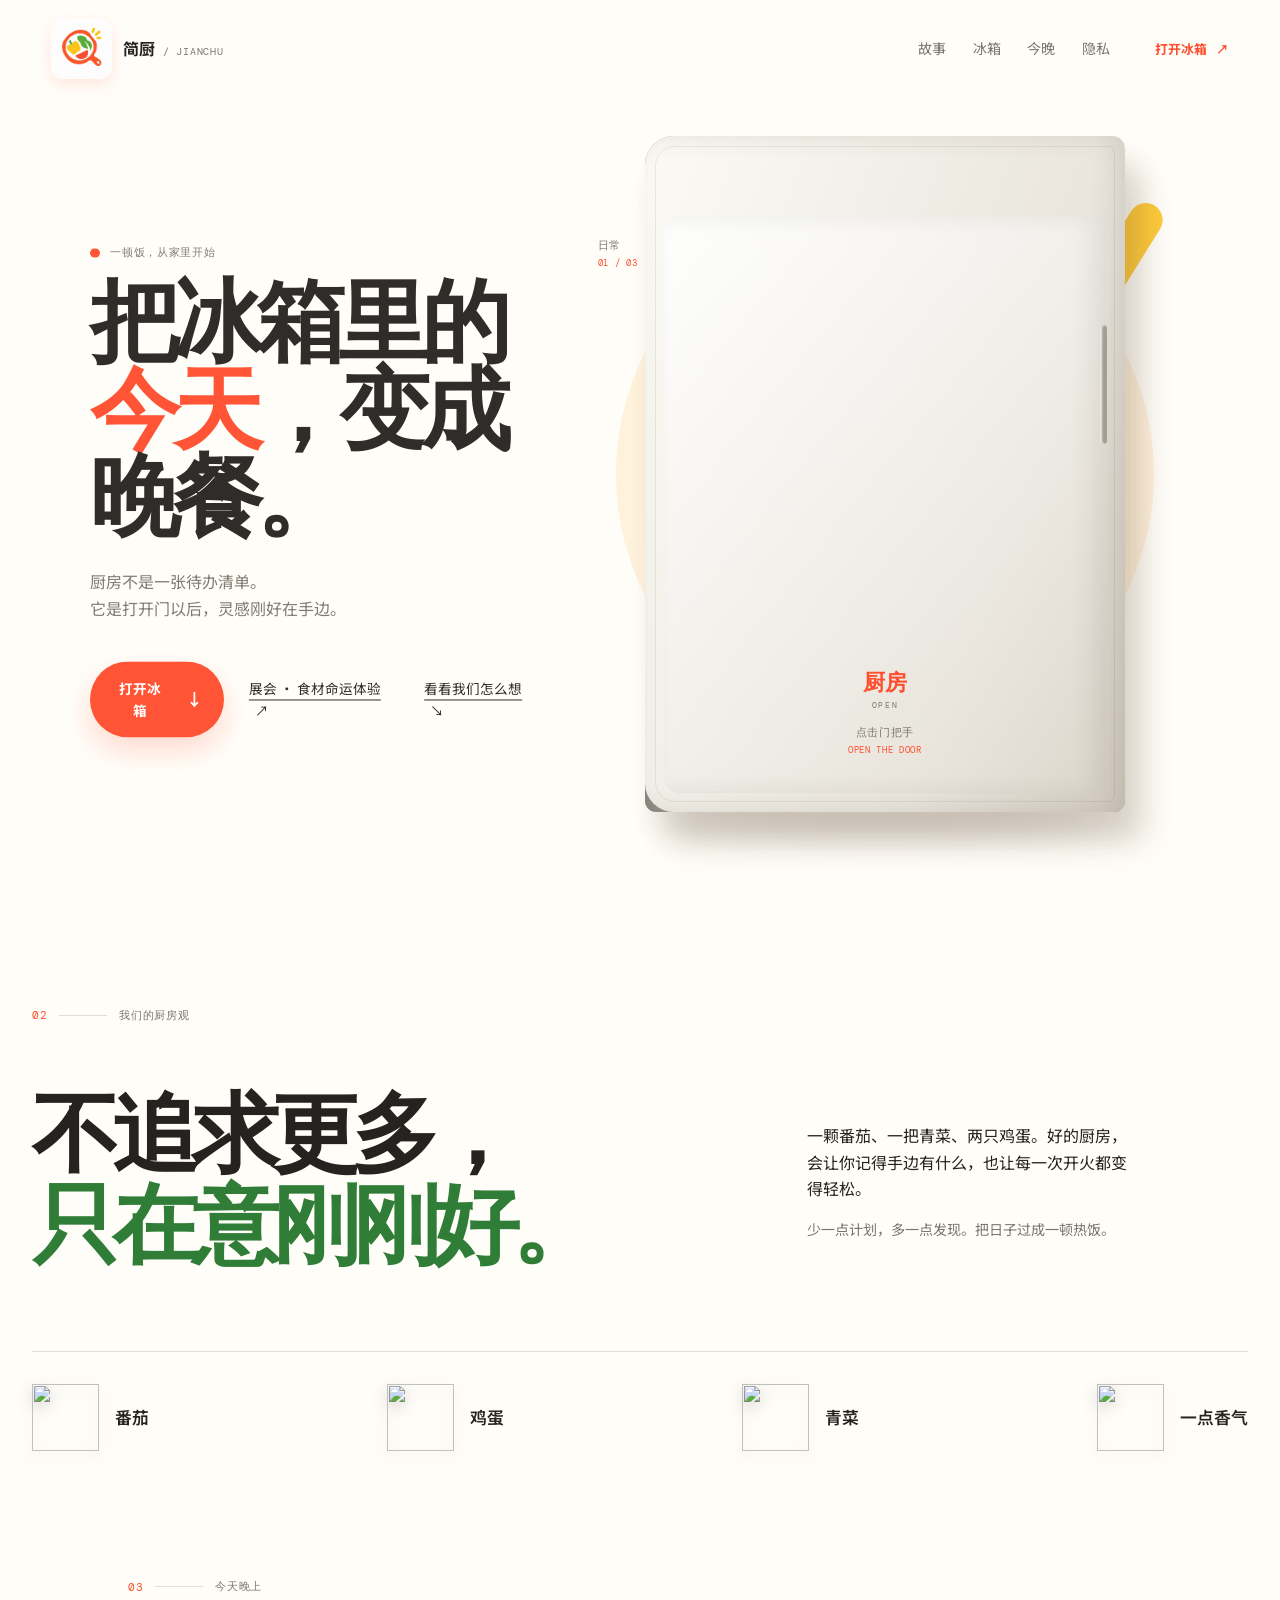
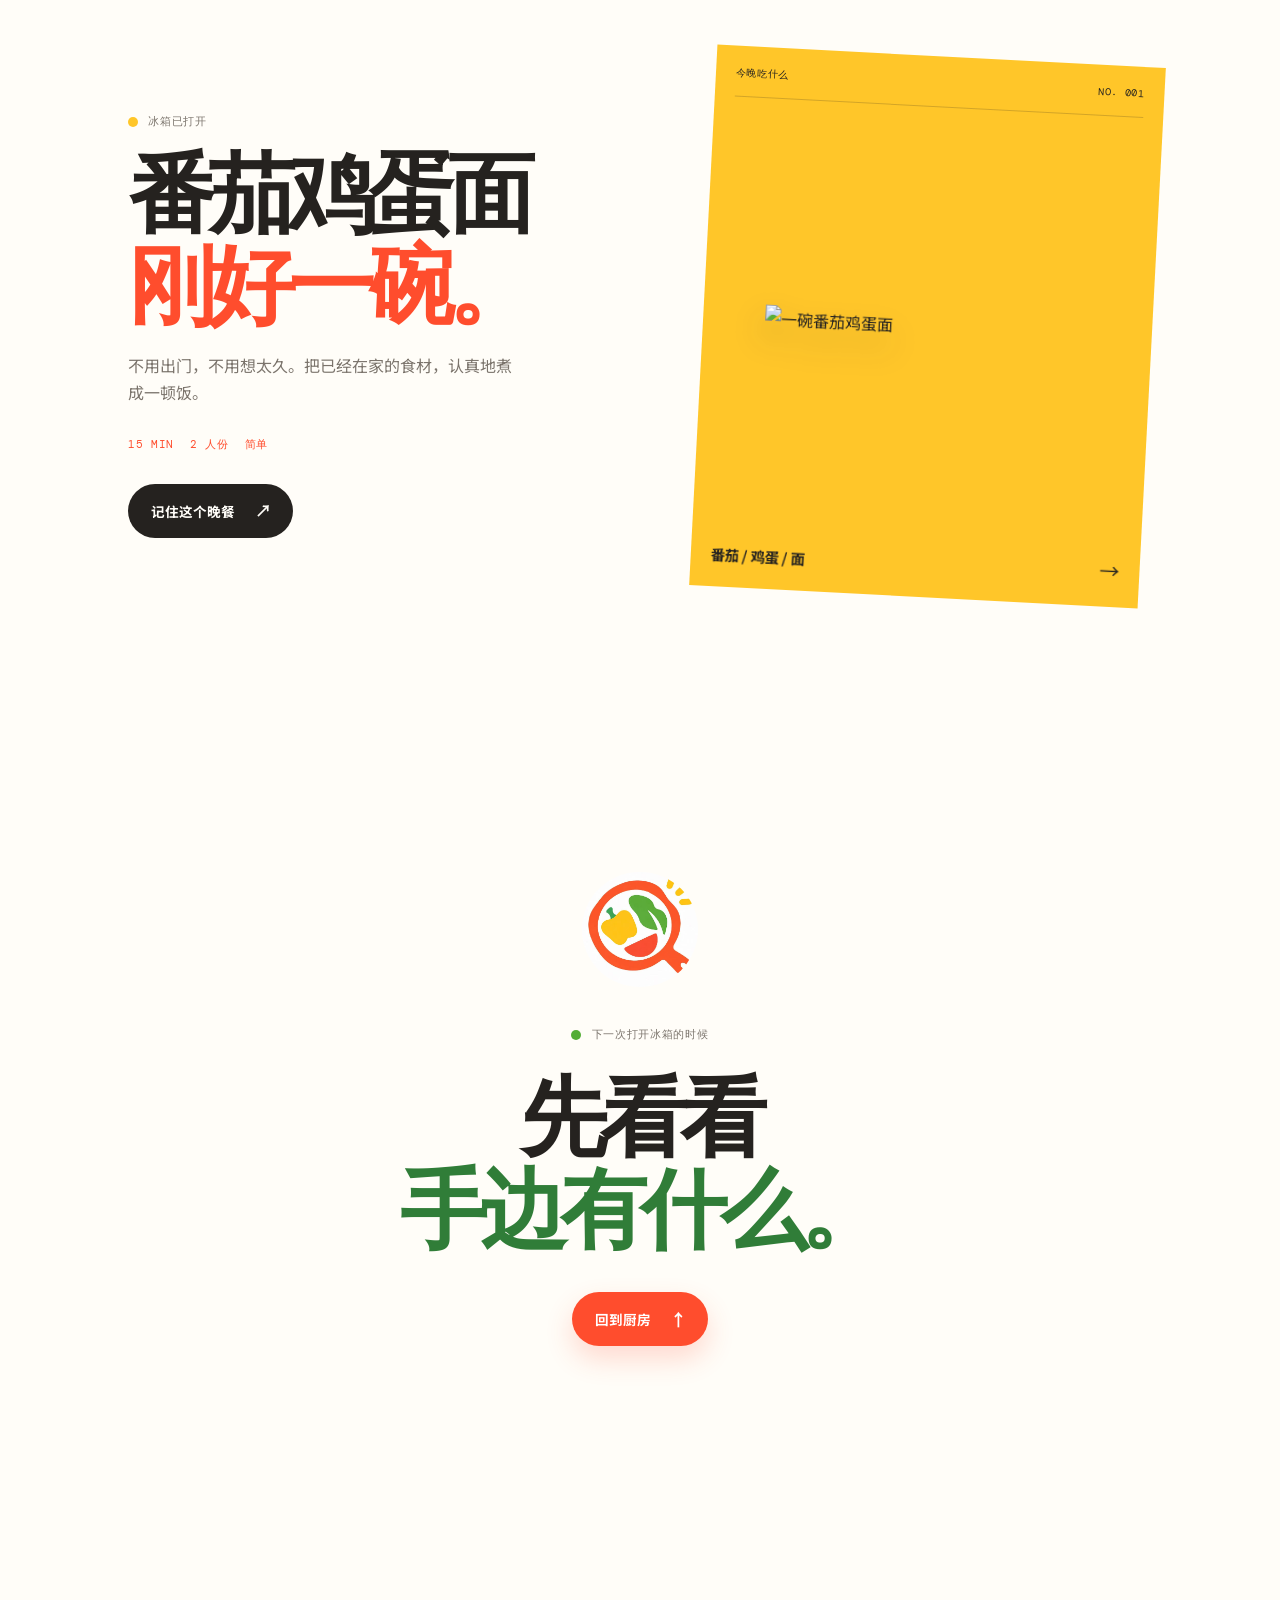
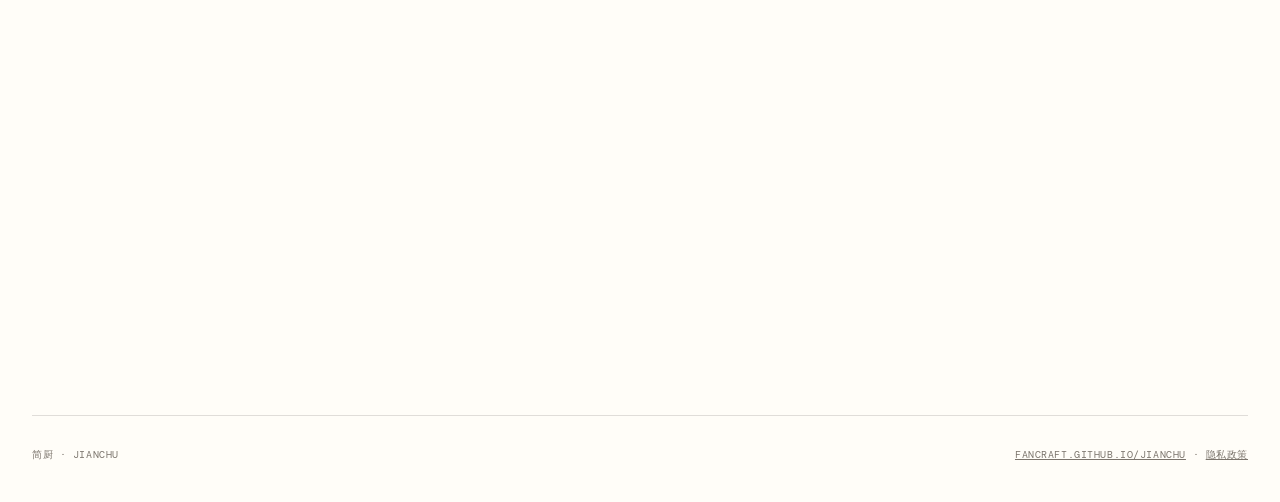
==== commit d9b3163a: "new" ====
--- a/index.html
+++ b/index.html
@@ -4,8 +4,8 @@
     <meta charset="utf-8" />
     <meta name="viewport" content="width=device-width, initial-scale=1" />
     <meta name="theme-color" content="#fffdf8" />
-    <meta name="description" content="厨房 · Kitchen Open —— 从冰箱里已有的食材开始，做一顿刚刚好的饭。" />
-    <title>厨房 · Kitchen Open</title>
+    <meta name="description" content="简厨 · JIANCHU —— 从冰箱里已有的食材开始，做一顿刚刚好的饭。" />
+    <title>简厨 · JIANCHU</title>
     <link rel="preconnect" href="https://fonts.googleapis.com" />
     <link rel="preconnect" href="https://fonts.gstatic.com" crossorigin />
     <link href="https://fonts.googleapis.com/css2?family=DM+Mono:wght@400;500&family=Noto+Sans+SC:wght@400;500;600;700&family=Syne:wght@600;700;800&display=swap" rel="stylesheet" />
@@ -15,14 +15,15 @@
     <a class="skip-link" href="#start">跳到主要内容</a>
 
     <header class="site-header" data-header>
-      <a class="wordmark" href="#start" aria-label="厨房 Kitchen Open 首页">
+      <a class="wordmark" href="#start" aria-label="简厨 JIANCHU 首页">
         <span class="wordmark-mark"><img src="logo.jpg" alt="" /></span>
-        <span>厨房 <em>/ KITCHEN OPEN</em></span>
+        <span>简厨 <em>/ JIANCHU</em></span>
       </a>
       <nav aria-label="页面导航">
         <a href="#story">故事</a>
         <a href="#fridge">冰箱</a>
         <a href="#tonight">今晚</a>
+        <a href="privacy.html">隐私</a>
       </nav>
       <button class="header-trigger" type="button" data-open-fridge>打开冰箱 <span>↗</span></button>
     </header>
@@ -35,6 +36,7 @@
           <p class="hero-intro">厨房不是一张待办清单。<br />它是打开门以后，灵感刚好在手边。</p>
           <div class="hero-actions">
             <button class="button button-primary" type="button" data-open-fridge>打开冰箱 <span>↓</span></button>
+            <a class="text-link" href="../pwa/fate.html">展会 · 食材命运体验 <span>↗</span></a>
             <a class="text-link" href="#story">看看我们怎么想 <span>↘</span></a>
           </div>
         </div>
@@ -81,10 +83,10 @@
           </div>
         </div>
         <div class="ingredient-strip" aria-label="厨房食材插画">
-          <span class="ingredient tomato"><i></i><b>番茄</b></span>
-          <span class="ingredient egg"><i></i><b>鸡蛋</b></span>
-          <span class="ingredient leaf"><i></i><b>青菜</b></span>
-          <span class="ingredient pepper"><i></i><b>一点香气</b></span>
+          <span class="ingredient tomato"><img src="assets/tomato.png" alt="" /><b>番茄</b></span>
+          <span class="ingredient egg"><img src="assets/egg.png" alt="" /><b>鸡蛋</b></span>
+          <span class="ingredient leaf"><img src="assets/greens.png" alt="" /><b>青菜</b></span>
+          <span class="ingredient pepper"><img src="assets/aroma.png" alt="" /><b>一点香气</b></span>
         </div>
       </section>
 
@@ -100,9 +102,11 @@
           </div>
           <div class="recipe-card" aria-label="番茄鸡蛋面食材卡片">
             <div class="card-top"><span>今晚吃什么</span><span>NO. 001</span></div>
-            <div class="recipe-drawing">
-              <div class="bowl"><div class="soup"></div><span class="noodle noodle-a"></span><span class="noodle noodle-b"></span><span class="noodle noodle-c"></span><span class="green-garnish"></span></div>
-              <span class="spark spark-a">✳</span><span class="spark spark-b">✦</span>
+            <div class="recipe-drawing bowl-scene" aria-label="番茄鸡蛋面成品">
+              <img class="recipe-photo" src="assets/tomato-egg-noodles.png" alt="一碗番茄鸡蛋面" />
+              <span class="ingredient-drop drop-tomato"></span>
+              <span class="ingredient-drop drop-egg"></span>
+              <span class="ingredient-drop drop-greens"></span>
             </div>
             <div class="card-bottom"><strong>番茄 / 鸡蛋 / 面</strong><span>→</span></div>
           </div>
@@ -110,16 +114,31 @@
       </section>
 
       <section class="closing section" data-reveal>
-        <div class="closing-mark"><img src="logo.jpg" alt="厨房 logo" /></div>
+        <div class="closing-mark"><img src="logo.jpg" alt="简厨 logo" /></div>
         <p class="eyebrow"><span class="dot dot-green"></span> 下一次打开冰箱的时候</p>
         <h2>先看看<br /><span>手边有什么。</span></h2>
         <a class="button button-primary" href="#start">回到厨房 <span>↑</span></a>
       </section>
+
+      <section class="download-section section" data-reveal>
+        <div class="section-kicker"><span>04</span><span class="line"></span><span>打开简厨</span></div>
+        <div class="download-layout">
+          <div>
+            <p class="eyebrow"><span class="dot dot-orange"></span> 现场体验</p>
+            <h2>打开简厨<br /><span>从手边开始。</span></h2>
+          </div>
+          <a class="button button-primary" href="app.html">打开简厨 PWA <span>↗</span></a>
+        </div>
+      </section>
     </main>
 
     <footer class="site-footer">
-      <span>厨房 · KITCHEN OPEN</span>
-      <span>Made for everyday cooking <i>✳</i></span>
+      <span>简厨 · JIANCHU</span>
+      <span>
+        <a href="https://fancraft.github.io/jianchu/">fancraft.github.io/jianchu</a>
+        ·
+        <a href="privacy.html">隐私政策</a>
+      </span>
     </footer>
 
     <div class="toast" role="status" aria-live="polite" data-toast-message>已记住。今晚就吃这个。</div>
--- a/styles.css
+++ b/styles.css
@@ -18,7 +18,7 @@
 * { box-sizing: border-box; }
 html { scroll-behavior: smooth; }
 body { margin: 0; color: var(--ink); background: var(--paper); font-family: var(--sans); line-height: 1.65; }
-body::selection { color: var(--paper); background: var(--orange); }
+::selection { color: var(--paper); background: var(--orange); }
 a { color: inherit; }
 button { font: inherit; }
 img { max-width: 100%; display: block; }
@@ -29,8 +29,8 @@
 .site-header.is-scrolled { background: rgba(255, 253, 248, .86); border-bottom: 1px solid var(--line); backdrop-filter: blur(16px); }
 .wordmark { display: inline-flex; align-items: center; gap: .7rem; text-decoration: none; color: var(--ink); font-weight: 700; letter-spacing: .01em; }
 .wordmark em { color: var(--muted); font-style: normal; font: .64rem var(--mono); letter-spacing: .08em; margin-left: .2rem; }
-.wordmark-mark { display: grid; width: 2.2rem; height: 2.2rem; overflow: hidden; border-radius: 50%; background: white; place-items: center; }
-.wordmark-mark img { width: 3.15rem; height: 3.15rem; object-fit: cover; }
+.wordmark-mark { display: grid; width: 3.78rem; height: 3.78rem; overflow: hidden; border-radius: .78rem; background: white; place-items: center; box-shadow: 0 .35rem .9rem rgba(255, 77, 45, .12); }
+.wordmark-mark img { width: 100%; height: 100%; object-fit: cover; }
 nav { display: flex; gap: 1.65rem; margin-left: auto; }
 nav a { color: var(--muted); font-size: .88rem; text-decoration: none; transition: color .25s ease; }
 nav a:hover { color: var(--orange); }
@@ -65,11 +65,12 @@
 .hero-stage::before { content: ""; position: absolute; width: min(42vw, 35rem); aspect-ratio: 1; border-radius: 50%; background: #fff2dd; }
 .fridge-wrap { position: relative; z-index: 2; width: min(47vw, 30rem); perspective: 1200px; }
 .fridge { position: relative; width: 100%; aspect-ratio: .71; transform-style: preserve-3d; }
-.fridge-body { position: absolute; inset: 0; overflow: hidden; border-radius: 1.8rem 1.8rem .7rem .7rem; background: linear-gradient(90deg, #ece9e1, #fbf9f1 16%, #d7d1c6 100%); box-shadow: inset -1.2rem 0 2rem rgba(95, 85, 73, .12), 1.3rem 2rem 2rem rgba(82, 60, 37, .12); }
-.fridge-body::before { content: ""; position: absolute; inset: .65rem; border: 1px solid rgba(37, 34, 31, .08); border-radius: 1.25rem 1.25rem .4rem .4rem; }
+.fridge-body { position: absolute; inset: 0; isolation: isolate; overflow: hidden; border-radius: 1.8rem 1.8rem .7rem .7rem; background: linear-gradient(90deg, #bdb9af 0%, #f7f5ed 10%, #fbf9f1 20%, #d0c9be 100%); box-shadow: inset 1.6rem 0 2.8rem rgba(31, 30, 26, .2), inset -1.5rem 0 2.8rem rgba(31, 30, 26, .16), inset 0 -2rem 3.3rem rgba(31, 30, 26, .13), 1.3rem 2rem 2rem rgba(82, 60, 37, .12); }
+.fridge-body::before { content: ""; position: absolute; z-index: 4; inset: .65rem; border: 1px solid rgba(37, 34, 31, .12); border-radius: 1.25rem 1.25rem .4rem .4rem; box-shadow: inset 1rem 0 2.4rem rgba(37, 34, 31, .14), inset -1rem 0 2.4rem rgba(37, 34, 31, .1), inset 0 -1.4rem 2.6rem rgba(37, 34, 31, .15); pointer-events: none; }
+.fridge-body::after { content: ""; position: absolute; z-index: 3; inset: 0; background: radial-gradient(ellipse at 45% 8%, rgba(255, 248, 182, .98) 0, rgba(255, 255, 237, .72) 16%, rgba(255, 255, 255, .22) 38%, transparent 72%); opacity: 0; mix-blend-mode: screen; pointer-events: none; transition: opacity .45s ease; }
 .fridge-topline { position: absolute; inset: 4.7rem 1.1rem auto; height: 1px; background: rgba(37, 34, 31, .12); }
-.fridge-light { position: absolute; inset: 1rem 1.2rem auto; height: .3rem; border-radius: 99px; background: var(--yellow); box-shadow: 0 0 1.2rem var(--yellow); }
-.shelf { position: absolute; left: 1.3rem; right: 1.3rem; height: .35rem; border-radius: 99px; background: rgba(80, 70, 59, .2); box-shadow: 0 5px 0 rgba(255, 255, 255, .55); }
+.fridge-light { position: absolute; z-index: 2; inset: 1rem 1.2rem auto; height: .3rem; border-radius: 99px; background: var(--yellow); opacity: .45; box-shadow: 0 0 1.2rem rgba(255, 198, 41, .6); transition: opacity .45s ease, box-shadow .45s ease; }
+.shelf { position: absolute; left: 1.3rem; right: 1.3rem; height: .35rem; border-radius: 99px; background: rgba(80, 70, 59, .2); box-shadow: 0 .55rem 0 rgba(255, 255, 255, .55), 0 1.1rem 1.4rem rgba(48, 42, 34, .16); }
 .shelf-one { top: 30%; } .shelf-two { top: 51%; } .shelf-three { top: 70%; }
 .jar { position: absolute; display: flex; align-items: end; justify-content: center; width: 3.6rem; height: 3.3rem; border-radius: .65rem .65rem .4rem .4rem; color: white; font-size: .55rem; font-weight: 700; }
 .jar span { margin-bottom: .3rem; } .jar-red { top: 16%; left: 18%; background: var(--orange); } .jar-yellow { top: 16%; left: 43%; background: var(--yellow); color: var(--ink); } .jar-green { top: 37%; left: 60%; background: var(--green); }
@@ -79,41 +80,44 @@
 .fridge-label small { font-size: .42rem; }
 .fridge-door { position: absolute; inset: 0; z-index: 3; width: 100%; border: 0; border-radius: 1.8rem .8rem .7rem 1.8rem; background: linear-gradient(110deg, #fbfaf4, #e8e4dc 70%, #d2cbc0); box-shadow: inset -.7rem 0 1.5rem rgba(89, 78, 67, .14), .7rem 1.5rem 1.7rem rgba(82, 60, 37, .12); transform-origin: left center; cursor: pointer; transition: transform 1s var(--ease); }
 .fridge-door::before { content: ""; position: absolute; inset: .65rem; border: 1px solid rgba(37, 34, 31, .08); border-radius: 1.25rem .4rem .4rem 1.25rem; }
-.door-inner { position: absolute; inset: 5rem 1.2rem 1.2rem; border-radius: 1rem .25rem .25rem 1rem; background: linear-gradient(135deg, rgba(255, 255, 255, .85), rgba(225, 220, 209, .6)); }
+.door-inner { position: absolute; inset: 5rem 1.2rem 1.2rem; border-radius: 1rem .25rem .25rem 1rem; background: linear-gradient(135deg, rgba(255, 255, 255, .85), rgba(225, 220, 209, .6)); box-shadow: inset -.85rem 0 1.4rem rgba(89, 78, 67, .1); }
 .door-handle { position: absolute; right: 1.1rem; top: 28%; width: .45rem; height: 7.4rem; border-radius: 99px; background: #a59d90; box-shadow: inset 2px 0 2px rgba(255, 255, 255, .8); }
-.door-logo { position: absolute; left: 1.6rem; bottom: 2.2rem; color: var(--orange); font: 700 1.1rem var(--display); letter-spacing: .02em; transform: rotate(-90deg); transform-origin: left bottom; }
-.door-logo small { display: block; color: var(--muted); font: .46rem var(--mono); letter-spacing: .18em; }
-.fridge-wrap.is-open .fridge-door { transform: rotateY(-105deg); }
+.door-logo { position: absolute; left: 50%; bottom: 15%; color: var(--orange); font: 700 1.35rem var(--display); letter-spacing: .02em; text-align: center; transform: translateX(-50%); white-space: nowrap; }
+.door-logo small { display: block; margin-top: .18rem; color: var(--muted); font: .52rem var(--mono); letter-spacing: .2em; }
+.fridge-wrap.is-open .fridge-door { transform: rotateY(-74deg); }
+.fridge-wrap.is-open .fridge-body::after { opacity: 1; }
+.fridge-wrap.is-open .fridge-light { opacity: 1; box-shadow: 0 0 2rem var(--yellow), 0 0 4rem rgba(255, 246, 178, .8); }
 .fridge-shadow { position: absolute; z-index: 0; inset: auto 4% -1.3rem; height: 1.7rem; border-radius: 50%; background: rgba(62, 47, 30, .18); filter: blur(1.1rem); }
 .sun-ray { position: absolute; z-index: 1; width: 2.1rem; height: 7rem; border-radius: 99px; background: var(--yellow); opacity: .9; transform: rotate(32deg); }
 .sun-ray-one { top: 9%; right: 8%; } .sun-ray-two { top: 0; right: 22%; height: 5rem; transform: rotate(20deg); }
-.stage-note { position: absolute; z-index: 4; color: var(--muted); line-height: 1.5; } .stage-note span { color: var(--orange); font-size: .56rem; } .note-top { top: 15%; left: 3%; } .note-bottom { right: 3%; bottom: 14%; text-align: right; }
+.stage-note { position: absolute; z-index: 4; color: var(--muted); line-height: 1.5; } .stage-note span { color: var(--orange); font-size: .56rem; } .note-top { top: 15%; left: 3%; } .note-bottom { left: 50%; bottom: 8%; text-align: center; transform: translateX(-50%); transition: opacity .35s ease, transform .35s ease; } .note-bottom.is-hidden { opacity: 0; transform: translate(-50%, .5rem); pointer-events: none; }
 
-.section { width: min(100% - 2.5rem, 76rem); margin: 0 auto; padding: clamp(6rem, 12vw, 11rem) 0; }
+.section { width: min(100% - 2.5rem, 76rem); margin: 0 auto; padding: clamp(4.2rem, 8.4vw, 7.7rem) 0; }
 .section-kicker { display: flex; align-items: center; gap: .75rem; color: var(--muted); }
 .section-kicker .line { width: 3rem; height: 1px; background: var(--line); } .section-kicker span:first-child { color: var(--orange); }
-.manifesto { min-height: 100vh; }
-.manifesto-grid { display: grid; grid-template-columns: 1.1fr .75fr; gap: 10vw; align-items: end; margin-top: 6rem; }
+.manifesto { min-height: auto; padding-bottom: clamp(2.5rem, 5vw, 4rem); }
+.manifesto-grid { display: grid; grid-template-columns: 1.1fr .75fr; gap: 10vw; align-items: end; margin-top: 4.2rem; }
 h2 { font: 700 clamp(3rem, 6.8vw, 7rem)/1.05 var(--display); letter-spacing: -.08em; }
 .manifesto h2 { margin-bottom: 0; } h2 em { color: var(--green-deep); font-style: normal; }
 .manifesto-body { max-width: 20rem; padding-bottom: 1.1rem; color: var(--ink); font-size: 1rem; } .manifesto-body .muted { color: var(--muted); font-size: .88rem; }
-.ingredient-strip { display: flex; justify-content: space-between; gap: 1rem; margin-top: 7rem; padding-top: 2rem; border-top: 1px solid var(--line); }
-.ingredient { position: relative; display: flex; align-items: center; gap: .8rem; color: var(--muted); font-size: .8rem; } .ingredient i { position: relative; display: block; width: 2.6rem; height: 2.6rem; border-radius: 50%; background: var(--yellow); } .ingredient b { font-weight: 500; }
-.tomato i { background: var(--orange); } .tomato i::before { content: ""; position: absolute; left: .8rem; top: .3rem; width: 1rem; height: .6rem; border-radius: 100% 0; background: var(--green); transform: rotate(-20deg); } .egg i { background: #ffe5a1; } .egg i::before { content: ""; position: absolute; left: .85rem; top: .75rem; width: .95rem; height: 1.15rem; border-radius: 50%; background: #f4b33d; } .leaf i { background: var(--green); } .leaf i::before, .leaf i::after { content: ""; position: absolute; background: #e7f0b2; border-radius: 100% 0; transform: rotate(-35deg); } .leaf i::before { width: .75rem; height: 1.3rem; left: .65rem; top: .75rem; } .leaf i::after { width: .75rem; height: 1.3rem; left: 1.2rem; top: .35rem; transform: rotate(35deg); } .pepper i { background: var(--ink); } .pepper i::before { content: "✳"; position: absolute; inset: 0; display: grid; place-items: center; color: var(--yellow); font-size: 1.2rem; }
+.ingredient-strip { display: flex; justify-content: space-between; gap: 1rem; margin-top: 4.9rem; padding-top: 2rem; border-top: 1px solid var(--line); }
+.ingredient { position: relative; display: flex; align-items: center; gap: 1rem; color: var(--muted); font-size: 1.05rem; } .ingredient img { position: relative; display: block; width: 4.2rem; height: 4.2rem; flex: 0 0 4.2rem; object-fit: contain; filter: drop-shadow(0 .35rem .45rem rgba(37,34,31,.18)); transition: transform .35s var(--ease); } .ingredient:hover img { transform: translateY(-.35rem) rotate(-4deg); } .ingredient b { color: var(--ink); font-size: 1.05rem; font-weight: 600; }
+.tomato i { background: radial-gradient(circle at 35% 25%, #ff9a60 0 10%, var(--orange) 42%, #ce4e2e 100%); box-shadow: inset -.35rem -.35rem .4rem rgba(110, 44, 24, .18), 0 .35rem .7rem rgba(208, 76, 42, .18); } .tomato i::before { content: ""; position: absolute; left: .8rem; top: .3rem; width: 1rem; height: .6rem; border-radius: 100% 0; background: var(--green); transform: rotate(-20deg); } .egg i { background: radial-gradient(circle at 35% 25%, #fffdf1 0 22%, #ffe5a1 70%, #e9c978 100%); box-shadow: inset -.3rem -.3rem .4rem rgba(174, 126, 46, .16), 0 .35rem .7rem rgba(220, 170, 60, .16); } .egg i::before { content: ""; position: absolute; left: .85rem; top: .75rem; width: .95rem; height: 1.15rem; border-radius: 50%; background: radial-gradient(circle at 35% 30%, #ffd96a, #ef9f20); } .leaf i { background: radial-gradient(circle at 35% 25%, #8bd25d, var(--green) 62%, #2f8d36 100%); box-shadow: inset -.35rem -.35rem .45rem rgba(24, 104, 39, .2), 0 .35rem .7rem rgba(74, 163, 63, .18); } .leaf i::before, .leaf i::after { content: ""; position: absolute; background: #e7f0b2; border-radius: 100% 0; transform: rotate(-35deg); } .leaf i::before { width: .75rem; height: 1.3rem; left: .65rem; top: .75rem; } .leaf i::after { width: .75rem; height: 1.3rem; left: 1.2rem; top: .35rem; transform: rotate(35deg); } .pepper i { background: radial-gradient(circle at 35% 30%, #5b5d4d, var(--ink) 70%); box-shadow: inset -.3rem -.3rem .4rem rgba(0, 0, 0, .3), 0 .35rem .7rem rgba(37, 34, 31, .2); } .pepper i::before { content: "✳"; position: absolute; inset: 0; display: grid; place-items: center; color: var(--yellow); font-size: 1.2rem; }
 
-.tonight { max-width: 64rem; padding-top: 6rem; }
-.tonight-layout { display: grid; grid-template-columns: 1fr .95fr; gap: 8vw; align-items: center; margin-top: 5.5rem; }
+.tonight { max-width: 64rem; padding-top: clamp(2.8rem, 5vw, 4.2rem); }
+.tonight-layout { display: grid; grid-template-columns: 1fr .95fr; gap: 8vw; align-items: center; margin-top: 3.85rem; }
 .tonight-copy h2 { margin-bottom: 1.2rem; } .tonight-copy > p:not(.eyebrow) { max-width: 24rem; color: var(--muted); }
 .recipe-meta { display: flex; gap: 1rem; margin: 2rem 0; color: var(--orange); }
 .recipe-card { position: relative; aspect-ratio: .83; padding: 1.25rem; overflow: hidden; background: var(--yellow); transform: rotate(3deg); transition: transform .5s var(--ease); } .recipe-card:hover { transform: rotate(-1deg) translateY(-6px); }
 .card-top, .card-bottom { position: relative; z-index: 2; display: flex; justify-content: space-between; color: var(--ink); font-size: .62rem; } .card-top { padding-bottom: 1rem; border-bottom: 1px solid rgba(37, 34, 31, .2); } .card-bottom { position: absolute; right: 1.25rem; bottom: 1.25rem; left: 1.25rem; align-items: end; font-size: .9rem; } .card-bottom span { font-size: 1.25rem; }
-.recipe-drawing { position: absolute; inset: 16% 8% 16%; display: grid; place-items: center; } .bowl { position: relative; width: 72%; aspect-ratio: 1.25; border: .8rem solid var(--ink); border-top: 0; border-radius: 0 0 50% 50%; transform: translateY(1rem); background: #f47a45; } .soup { position: absolute; top: -.75rem; left: -.45rem; width: calc(100% + .9rem); height: 1.1rem; border-radius: 50%; background: #ffbb5e; border: .45rem solid var(--ink); } .noodle { position: absolute; width: 1.1rem; height: 4rem; border-right: .35rem solid #fbe4a2; border-radius: 50%; } .noodle-a { left: 27%; top: -2rem; transform: rotate(-18deg); } .noodle-b { left: 48%; top: -2rem; transform: rotate(10deg); } .noodle-c { left: 65%; top: -1.8rem; transform: rotate(28deg); } .green-garnish { position: absolute; left: 46%; top: .1rem; width: 2rem; height: .8rem; border-radius: 100% 0; background: var(--green); transform: rotate(20deg); } .spark { position: absolute; color: var(--orange); font-size: 2.3rem; } .spark-a { top: 10%; left: 7%; } .spark-b { right: 8%; top: 25%; color: var(--green); font-size: 1.6rem; }
+.recipe-drawing { position: absolute; inset: 16% 8% 16%; display: grid; place-items: center; } .bowl-scene { overflow: visible; } .recipe-photo { position: relative; z-index: 2; width: 86%; max-height: 92%; object-fit: contain; filter: drop-shadow(0 1rem 1rem rgba(37,34,31,.24)); } .recipe-card.is-animating .recipe-photo { animation: dish-arrive .75s var(--ease) both; } .ingredient-drop { position: absolute; z-index: 3; width: 1.35rem; height: 1.35rem; border-radius: 50%; background-size: contain; background-repeat: no-repeat; background-position: center; opacity: 0; pointer-events: none; } .drop-tomato { background-image: url("assets/tomato.png"); left: 24%; top: 6%; } .drop-egg { background-image: url("assets/egg.png"); left: 50%; top: 0; } .drop-greens { background-image: url("assets/greens.png"); left: 66%; top: 10%; } .recipe-card.is-animating .drop-tomato { animation: drop-in .7s .08s var(--ease) forwards; } .recipe-card.is-animating .drop-egg { animation: drop-in .7s .22s var(--ease) forwards; } .recipe-card.is-animating .drop-greens { animation: drop-in .7s .36s var(--ease) forwards; } @keyframes dish-arrive { from { opacity: 0; transform: translateY(1.4rem) scale(.9); } to { opacity: 1; transform: none; } } @keyframes drop-in { 0% { opacity: 0; transform: translateY(-2.4rem) scale(.55) rotate(-18deg); } 55% { opacity: 1; } 100% { opacity: 0; transform: translateY(.7rem) scale(.85); } } .bowl { position: relative; width: 72%; aspect-ratio: 1.25; border: .8rem solid var(--ink); border-top: 0; border-radius: 0 0 50% 50%; transform: translateY(1rem); background: #f47a45; } .soup { position: absolute; top: -.75rem; left: -.45rem; width: calc(100% + .9rem); height: 1.1rem; border-radius: 50%; background: #ffbb5e; border: .45rem solid var(--ink); } .noodle { position: absolute; width: 1.1rem; height: 4rem; border-right: .35rem solid #fbe4a2; border-radius: 50%; } .noodle-a { left: 27%; top: -2rem; transform: rotate(-18deg); } .noodle-b { left: 48%; top: -2rem; transform: rotate(10deg); } .noodle-c { left: 65%; top: -1.8rem; transform: rotate(28deg); } .green-garnish { position: absolute; left: 46%; top: .1rem; width: 2rem; height: .8rem; border-radius: 100% 0; background: var(--green); transform: rotate(20deg); } .spark { position: absolute; color: var(--orange); font-size: 2.3rem; } .spark-a { top: 10%; left: 7%; } .spark-b { right: 8%; top: 25%; color: var(--green); font-size: 1.6rem; }
 
-.closing { min-height: 90vh; display: flex; flex-direction: column; justify-content: center; align-items: center; text-align: center; } .closing-mark { width: 5rem; height: 5rem; margin-bottom: 2.5rem; overflow: hidden; border-radius: 50%; } .closing-mark img { width: 7rem; height: 7rem; max-width: none; object-fit: cover; transform: translate(-1rem, -1rem); } .closing h2 { margin: .7rem 0 2.2rem; } .closing h2 span { color: var(--green-deep); }
+.closing { min-height: 90vh; display: flex; flex-direction: column; justify-content: center; align-items: center; text-align: center; } .closing-mark { width: 7.2rem; height: 7.2rem; margin-bottom: 2.5rem; overflow: hidden; border-radius: 50%; } .closing-mark img { width: 10.08rem; height: 10.08rem; max-width: none; object-fit: cover; transform: translate(-1.44rem, -1.44rem); } .closing h2 { margin: .7rem 0 2.2rem; } .closing h2 span { color: var(--green-deep); }
+.download-section { min-height: 55vh; padding-top: 4rem; } .download-layout { display: flex; justify-content: space-between; align-items: end; gap: 3rem; margin-top: 4rem; } .download-layout h2 { margin: .7rem 0 2rem; } .download-layout h2 span { color: var(--green-deep); }
 .site-footer { display: flex; justify-content: space-between; width: min(100% - 2.5rem, 76rem); margin: 0 auto; padding: 2rem 0 2.5rem; border-top: 1px solid var(--line); color: var(--muted); font-size: .6rem; } .site-footer i { color: var(--orange); font-style: normal; font-size: .9rem; }
 .toast { position: fixed; z-index: 40; right: 1.25rem; bottom: 1.25rem; padding: .85rem 1.1rem; border-radius: 999px; background: var(--ink); color: white; font-size: .8rem; opacity: 0; transform: translateY(1rem); pointer-events: none; transition: opacity .3s ease, transform .3s var(--ease); } .toast.is-visible { opacity: 1; transform: none; }
-.reveal-ready [data-reveal] { opacity: 0; transform: translateY(2rem); transition: opacity .9s ease, transform .9s var(--ease); } .reveal-ready [data-reveal].is-visible { opacity: 1; transform: none; }
+.reveal-ready [data-reveal] { opacity: var(--reveal-progress, 0); transform: translateY(calc((1 - var(--reveal-progress, 0)) * 2rem)); transition: opacity .25s linear, transform .25s var(--ease); will-change: opacity, transform; }
 
-@media (max-width: 800px) { .site-header { gap: .75rem; } nav { display: none; } .wordmark em { display: none; } .header-trigger { margin-left: auto; } .hero { grid-template-columns: 1fr; min-height: auto; padding-top: 8rem; } .hero-copy { padding-top: 1rem; } .hero-stage { min-height: 33rem; margin-top: -1rem; } .fridge-wrap { width: min(70vw, 25rem); } .hero-stage::before { width: min(76vw, 25rem); } .stage-note { font-size: .6rem; } .note-top { top: 9%; left: 0; } .note-bottom { right: 0; bottom: 8%; } .manifesto-grid, .tonight-layout { grid-template-columns: 1fr; gap: 3rem; } .manifesto-grid { margin-top: 4rem; } .ingredient-strip { display: grid; grid-template-columns: 1fr 1fr; margin-top: 4rem; } .tonight-layout { margin-top: 4rem; } .recipe-card { width: min(100%, 23rem); justify-self: center; } }
+@media (max-width: 800px) { .site-header { gap: .75rem; } nav { display: none; } .wordmark em { display: none; } .header-trigger { margin-left: auto; } .hero { grid-template-columns: 1fr; min-height: auto; padding-top: 8rem; } .hero-copy { padding-top: 1rem; } .hero-stage { min-height: 33rem; margin-top: -1rem; } .fridge-wrap { width: min(70vw, 25rem); } .hero-stage::before { width: min(76vw, 25rem); } .stage-note { font-size: .6rem; } .note-top { top: 9%; left: 0; } .note-bottom { left: 50%; right: auto; bottom: 8%; } .manifesto-grid, .tonight-layout { grid-template-columns: 1fr; gap: 3rem; } .manifesto-grid { margin-top: 4rem; } .ingredient-strip { display: grid; grid-template-columns: 1fr 1fr; gap: 1.25rem; margin-top: 4rem; } .tonight-layout { margin-top: 4rem; } .recipe-card { width: min(100%, 23rem); justify-self: center; } .download-section { min-height: auto; } .download-layout { align-items: flex-start; flex-direction: column; gap: 1rem; } }
 @media (max-width: 480px) { h1 { font-size: 3.45rem; } .hero { padding-inline: 1.25rem; } .hero-actions { align-items: flex-start; flex-direction: column; gap: .8rem; } h2 { font-size: 3.3rem; } .section { width: min(100% - 2.5rem, 76rem); } .site-footer { flex-direction: column; gap: .35rem; } }
-@media (prefers-reduced-motion: reduce) { *, *::before, *::after { scroll-behavior: auto !important; transition-duration: .01ms !important; animation-duration: .01ms !important; } .reveal-ready [data-reveal] { opacity: 1; transform: none; } }
+@media (prefers-reduced-motion: reduce) { *, *::before, *::after { scroll-behavior: auto !important; transition-duration: .01ms !important; animation-duration: .01ms !important; } .reveal-ready [data-reveal] { opacity: 1; transform: none; } .recipe-photo, .ingredient-drop { animation: none; } .ingredient-drop { opacity: 0; } }
